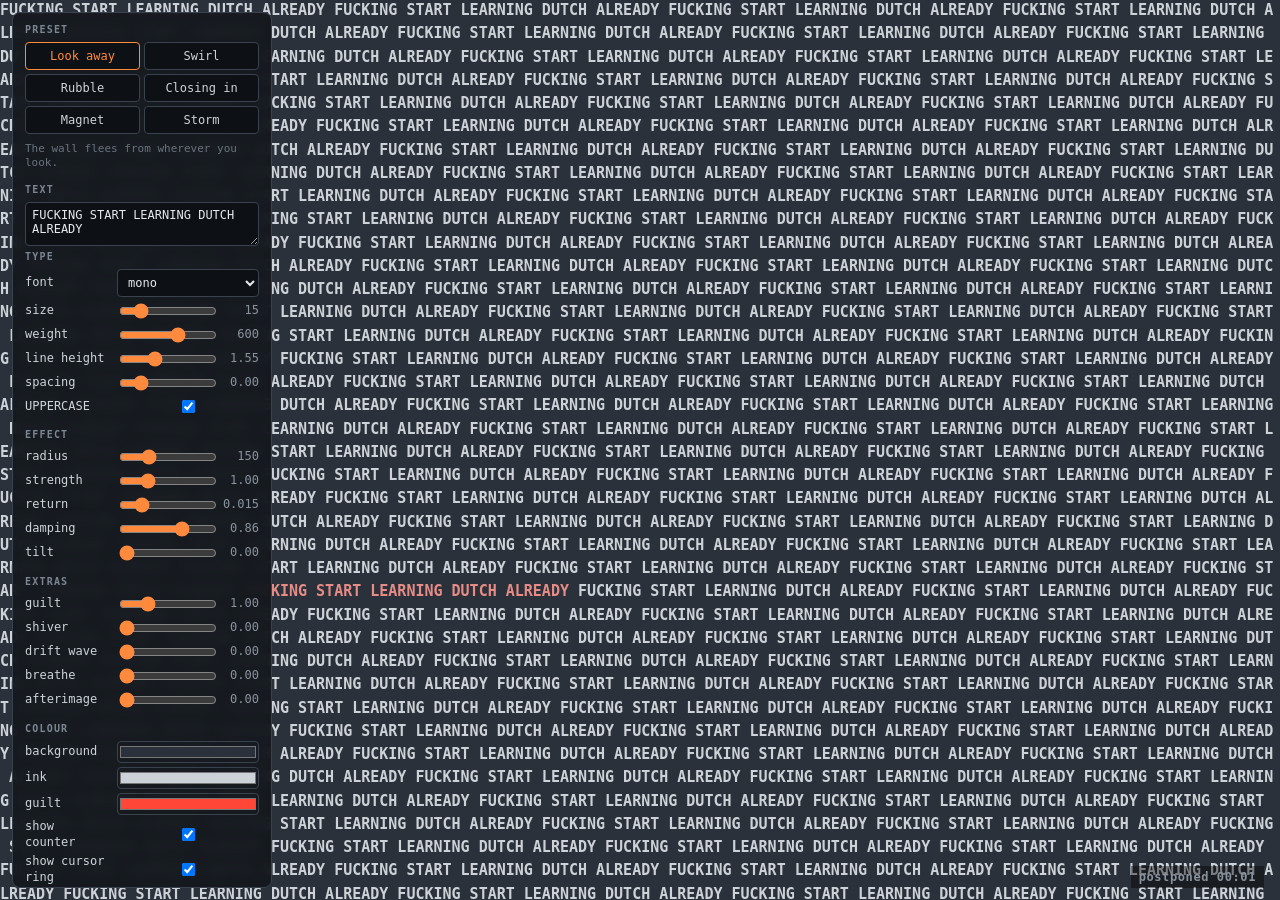
==== typefun/index.html @ 1ea8e47a "feat: add typefun (Dutch procrastination type studio) Co-Authored-By: Claude Opus 5.5 <noreply@anthr" ====
<!doctype html>
<!-- Studio: all "look away" pieces in one page. Presets + live controls. Press H to hide the panel. Open in a browser. -->
<html lang="en"><head><meta charset="utf-8"><meta name="viewport" content="width=device-width,initial-scale=1">
<title>Dutch Studio</title>
<style>
  html,body{margin:0;height:100%;overflow:hidden;background:#2b313a}
  canvas{display:block;width:100vw;height:100vh;cursor:none;touch-action:none}
  #hud{position:fixed;right:16px;bottom:12px;font:600 12px ui-monospace,Menlo,monospace;color:#8a929c;
    background:#0006;padding:4px 8px;letter-spacing:.05em;pointer-events:none}
  #panel{position:fixed;top:12px;left:12px;width:min(260px,calc(100vw - 24px));max-height:calc(100vh - 24px);overflow:auto;
    background:#14181dee;color:#cfd4da;font:12px/1.3 ui-monospace,Menlo,monospace;border:1px solid #3a424d;
    border-radius:8px;padding:10px 12px;box-sizing:border-box;cursor:auto;backdrop-filter:blur(6px)}
  #panel.hidden{display:none}
  #panel h2{margin:12px 0 6px;font-size:10px;letter-spacing:.12em;color:#7d8691;text-transform:uppercase;font-weight:600}
  #panel h2:first-child{margin-top:0}
  .row{display:grid;grid-template-columns:86px 1fr 38px;align-items:center;gap:6px;margin:4px 0}
  .row span.v{text-align:right;color:#8a929c}
  .row.wide{grid-template-columns:86px 1fr}
  input[type=range]{width:100%;accent-color:#ff8a3d}
  input[type=text],select,textarea{width:100%;box-sizing:border-box;background:#0d1014;color:#e6e9ee;border:1px solid #3a424d;
    border-radius:4px;padding:5px 6px;font:12px ui-monospace,Menlo,monospace}
  textarea{resize:vertical;min-height:44px}
  input[type=color]{width:100%;height:22px;border:1px solid #3a424d;background:none;padding:0;border-radius:4px}
  .presets{display:grid;grid-template-columns:1fr 1fr;gap:4px}
  .presets button,.btns button{background:#0d1014;color:#cfd4da;border:1px solid #3a424d;border-radius:4px;padding:6px 4px;
    font:12px ui-monospace,Menlo,monospace;cursor:pointer}
  .presets button.on{border-color:#ff8a3d;color:#ff8a3d}
  .btns{display:flex;gap:4px;margin-top:10px}.btns button{flex:1}
  .hint{color:#6b737d;font-size:11px;margin-top:8px}
  #show{position:fixed;top:12px;left:12px;display:none;background:#14181dcc;color:#cfd4da;border:1px solid #3a424d;
    border-radius:6px;font:12px ui-monospace,Menlo,monospace;padding:6px 10px;cursor:pointer}
</style></head><body>
<canvas id="c"></canvas><div id="hud"></div>
<button id="show">controls</button>
<div id="panel">
  <h2>Preset</h2>
  <div class="presets" id="presets"></div>
  <p class="hint" id="presetNote"></p>
  <h2>Text</h2>
  <textarea id="text" spellcheck="false"></textarea>
  <div id="controls"></div>
  <div class="btns"><button id="reset">reset preset</button><button id="shuffle">surprise me</button><button id="hide">hide (H)</button></div>
  <p class="hint">Space = pause · S = save PNG</p>
</div>
<script>
(function () {
  // ---------- presets: each sets a mode plus its own defaults ----------
  var COMMON = {
    text: "FUCKING START LEARNING DUTCH ALREADY", font: "mono", size: 15, weight: 600, line: 1.55, spacing: 0,
    upper: 1, bg: "#2b313a", ink: "#cdd2d8", guilt: "#ff4637", guiltRate: 1, jitter: 0, breathe: 0, wave: 0,
    trail: 0, tilt: 0, counter: 1, ring: 1
  };
  var PRESETS = {
    lookaway: { label: "Look away", note: "The wall flees from wherever you look.",
      mode: "lookaway", radius: 150, strength: 1, spring: .015, damping: .86 },
    swirl: { label: "Swirl", note: "Letters spin around you like a drain of distractions.",
      mode: "swirl", radius: 190, strength: 1, spring: .008, damping: .9, tilt: 1 },
    rubble: { label: "Rubble", note: "What you touch falls and piles up. The wall grows back.",
      mode: "rubble", radius: 60, strength: 1, spring: .015, damping: .86, regrow: 6, pileMax: .5, gravity: .45 },
    closing: { label: "Closing in", note: "Keep moving to look busy. Sit still and it closes in.",
      mode: "closing", radius: 230, strength: 1, spring: .02, damping: .85, calm: 2.5 },
    magnet: { label: "Magnet", note: "Mine. The wall is pulled toward you and you can't escape it.",
      mode: "magnet", radius: 220, strength: .8, spring: .03, damping: .82 },
    storm: { label: "Storm", note: "Look away, but everything shivers, breathes and drifts.",
      mode: "lookaway", radius: 170, strength: 1.4, spring: .01, damping: .9, jitter: .5, wave: .6, breathe: .4, guiltRate: 2.2 }
  };
  var FONTS = {
    mono: "ui-monospace, SFMono-Regular, Menlo, monospace", courier: "'Courier New', Courier, monospace",
    helvetica: "'Helvetica Neue', Helvetica, Arial, sans-serif", impact: "Impact, 'Arial Black', sans-serif",
    georgia: "Georgia, serif", times: "'Times New Roman', Times, serif", futura: "Futura, 'Avenir Next', sans-serif",
    marker: "'Marker Felt', 'Comic Sans MS', cursive"
  };
  // ---------- control definitions ----------
  var CONTROLS = [
    ["h", "Type"],
    ["select", "font", "font", Object.keys(FONTS)],
    ["range", "size", "size", 6, 60, 1], ["range", "weight", "weight", 100, 900, 100],
    ["range", "line", "line height", .8, 3, .05], ["range", "spacing", "spacing", -4, 20, .5],
    ["check", "upper", "UPPERCASE"],
    ["h", "Effect"],
    ["range", "radius", "radius", 20, 500, 5], ["range", "strength", "strength", 0, 4, .05],
    ["range", "spring", "return", 0, .08, .001], ["range", "damping", "damping", .6, .99, .01],
    ["range", "tilt", "tilt", 0, 1, .05],
    ["range", "regrow", "regrow s", 1, 30, .5, "rubble"], ["range", "gravity", "gravity", .05, 1.5, .05, "rubble"],
    ["range", "pileMax", "pile max", .1, .9, .05, "rubble"], ["range", "calm", "calm s", .5, 10, .5, "closing"],
    ["h", "Extras"],
    ["range", "guiltRate", "guilt", 0, 4, .1], ["range", "jitter", "shiver", 0, 1, .02],
    ["range", "wave", "drift wave", 0, 1, .02], ["range", "breathe", "breathe", 0, 1, .02],
    ["range", "trail", "afterimage", 0, .95, .05],
    ["h", "Colour"],
    ["color", "bg", "background"], ["color", "ink", "ink"], ["color", "guilt", "guilt"],
    ["check", "counter", "show counter"], ["check", "ring", "show cursor ring"]
  ];

  var S = {}, presetKey = "lookaway";
  function loadPreset(k) {
    presetKey = k;
    var keep = S.text;                       // keep the user's own text across presets
    S = Object.assign({ regrow: 6, pileMax: .5, gravity: .45, calm: 2.5 }, COMMON, PRESETS[k]);
    if (keep) S.text = keep;
    buildUI(); setup(); save();
  }
  function save() { try { localStorage.setItem("dutch-studio", JSON.stringify({ k: presetKey, s: S })); } catch (e) {} }

  // ---------- UI ----------
  var panel = document.getElementById("panel"), ctl = document.getElementById("controls");
  var presetsEl = document.getElementById("presets"), noteEl = document.getElementById("presetNote");
  var textEl = document.getElementById("text");
  Object.keys(PRESETS).forEach(function (k) {
    var b = document.createElement("button"); b.textContent = PRESETS[k].label; b.dataset.k = k;
    b.onclick = function () { loadPreset(k); }; presetsEl.appendChild(b);
  });
  textEl.oninput = function () { S.text = textEl.value; setup(); save(); };
  function buildUI() {
    [].forEach.call(presetsEl.children, function (b) { b.classList.toggle("on", b.dataset.k === presetKey); });
    noteEl.textContent = PRESETS[presetKey].note; textEl.value = S.text; ctl.innerHTML = "";
    CONTROLS.forEach(function (c) {
      if (c[0] === "h") { var h = document.createElement("h2"); h.textContent = c[1]; ctl.appendChild(h); return; }
      var only = c[0] === "range" ? c[6] : null;
      if (only && only !== S.mode) return;
      var row = document.createElement("label"); row.className = "row" + (c[0] === "range" ? "" : " wide");
      row.innerHTML = "<span>" + c[2] + "</span>"; var input, val;
      if (c[0] === "range") {
        input = document.createElement("input"); input.type = "range"; input.min = c[3]; input.max = c[4]; input.step = c[5];
        input.value = S[c[1]]; val = document.createElement("span"); val.className = "v";
        var fmt = function () { val.textContent = (+input.value).toFixed(c[5] < .01 ? 3 : c[5] < 1 ? 2 : 0); }; fmt();
        input.oninput = function () { S[c[1]] = +input.value; fmt(); if (/size|weight|line|spacing/.test(c[1])) setup(); save(); };
      } else if (c[0] === "select") {
        input = document.createElement("select");
        c[3].forEach(function (o) { var op = document.createElement("option"); op.value = op.textContent = o; input.appendChild(op); });
        input.value = S[c[1]]; input.onchange = function () { S[c[1]] = input.value; setup(); save(); };
      } else if (c[0] === "color") {
        input = document.createElement("input"); input.type = "color"; input.value = S[c[1]];
        input.oninput = function () { S[c[1]] = input.value; document.body.style.background = S.bg; save(); };
      } else {
        input = document.createElement("input"); input.type = "checkbox"; input.checked = !!S[c[1]];
        input.onchange = function () { S[c[1]] = input.checked ? 1 : 0; setup(); save(); };
      }
      row.appendChild(input); if (val) row.appendChild(val); ctl.appendChild(row);
    });
    document.body.style.background = S.bg;
  }
  var showBtn = document.getElementById("show");
  function togglePanel(force) {
    var hide = force !== undefined ? force : !panel.classList.contains("hidden");
    panel.classList.toggle("hidden", hide); showBtn.style.display = hide ? "block" : "none";
  }
  document.getElementById("hide").onclick = function () { togglePanel(true); };
  showBtn.onclick = function () { togglePanel(false); };
  document.getElementById("reset").onclick = function () { var t = S.text; S = {}; loadPreset(presetKey); S.text = t; textEl.value = t; setup(); };
  document.getElementById("shuffle").onclick = function () {
    function r(a, b) { return a + Math.random() * (b - a); }
    var keys = Object.keys(PRESETS); loadPreset(keys[Math.floor(Math.random() * keys.length)]);
    var fk = Object.keys(FONTS); S.font = fk[Math.floor(Math.random() * fk.length)];
    S.size = Math.round(r(10, 34)); S.weight = [300, 400, 600, 800, 900][Math.floor(r(0, 5))]; S.line = +r(1.1, 2).toFixed(2);
    S.radius = Math.round(r(80, 320)); S.strength = +r(.5, 2.5).toFixed(2); S.jitter = +r(0, .5).toFixed(2);
    S.wave = +r(0, .7).toFixed(2); S.breathe = +r(0, .6).toFixed(2); S.trail = +r(0, .8).toFixed(2); S.tilt = +r(0, 1).toFixed(2);
    var hue = Math.floor(r(0, 360));
    S.bg = hsl(hue, 18, 14); S.ink = hsl(hue, 10, 84); S.guilt = hsl((hue + 180 + r(-40, 40)) % 360, 90, 60);
    buildUI(); setup(); save();
  };
  function hsl(h, s, l) {
    s /= 100; l /= 100; var k = function (n) { return (n + h / 30) % 12; }, a = s * Math.min(l, 1 - l);
    var f = function (n) { return Math.round(255 * (l - a * Math.max(-1, Math.min(k(n) - 3, 9 - k(n), 1)))).toString(16).padStart(2, "0"); };
    return "#" + f(0) + f(8) + f(4);
  }
  var paused = false;
  addEventListener("keydown", function (e) {
    if (/INPUT|TEXTAREA|SELECT/.test(e.target.tagName)) return;
    if (e.key === "h" || e.key === "H") togglePanel();
    if (e.key === " ") { paused = !paused; e.preventDefault(); }
    if (e.key === "s" || e.key === "S") { var a = document.createElement("a"); a.download = "dutch.png"; a.href = cv.toDataURL("image/png"); a.click(); }
  });

  // ---------- engine ----------
  var cv = document.getElementById("c"), x = cv.getContext("2d"), hud = document.getElementById("hud");
  var dpr, W, H, cw, ch, cols, rows, N, P, gx, gy, ox, oy, vx, vy, heat, state, born, fx, fy, fvx, fvy, fr, fvr, pile, heights, fontStr;
  var mouse = { x: -1e4, y: -1e4, on: false }, t0 = performance.now(), prev = t0, sec = 0, nextHeat = 0;
  var busy = 0, still = 0, lastX = 0, lastY = 0, fallen = 0;

  function setup() {
    if (!S.text) return;
    dpr = Math.min(devicePixelRatio || 1, 2); W = innerWidth; H = innerHeight;
    cv.width = W * dpr; cv.height = H * dpr; x.setTransform(dpr, 0, 0, dpr, 0, 0);
    fontStr = S.weight + " " + S.size + "px " + FONTS[S.font]; x.font = fontStr;
    var t = (S.upper ? S.text.toUpperCase() : S.text).replace(/\s+/g, " ").trim();
    P = (t || " ") + " ";
    cw = x.measureText("M").width + S.spacing; cw = Math.max(cw, 2); ch = S.size * S.line;
    cols = Math.ceil(W / cw); rows = Math.ceil(H / ch) + 1;
    // lay letters out by their real widths (proportional fonts), wrapping like a text stream
    var adv = {}, px = [], py = [], cx = 0, cy = S.size, k = 0;
    while (cy < H + ch) {
      var chr = P[k % P.length];
      if (adv[chr] === undefined) adv[chr] = Math.max(1, x.measureText(chr).width + S.spacing);
      if (cx + adv[chr] > W && cx > 0) { cx = 0; cy += ch; if (cy >= H + ch) break; }
      px.push(cx); py.push(cy); cx += adv[chr]; k++;
    }
    N = px.length;
    gx = new Float32Array(N); gy = new Float32Array(N); ox = new Float32Array(N); oy = new Float32Array(N);
    vx = new Float32Array(N); vy = new Float32Array(N); heat = new Float32Array(N); state = new Uint8Array(N);
    born = new Float32Array(N).fill(-99); fx = new Float32Array(N); fy = new Float32Array(N); fvx = new Float32Array(N);
    fvy = new Float32Array(N); fr = new Float32Array(N); fvr = new Float32Array(N); pile = []; heights = new Float32Array(cols + 1);
    fallen = 0; still = 0; busy = 0;
    for (var i = 0; i < N; i++) { gx[i] = px[i]; gy[i] = py[i]; }
  }
  addEventListener("resize", setup);
  function move(e) { if (e.target !== cv) return; mouse.x = e.clientX; mouse.y = e.clientY; mouse.on = true; }
  addEventListener("pointermove", move); addEventListener("pointerdown", move);
  document.addEventListener("pointerleave", function () { mouse.on = false; });
  addEventListener("pointerup", function (e) { if (e.pointerType !== "mouse") mouse.on = false; });

  function rgb(h) { h = h.slice(1); return [parseInt(h.substr(0, 2), 16), parseInt(h.substr(2, 2), 16), parseInt(h.substr(4, 2), 16)]; }
  function heatOne() {
    var L = P.length, s = Math.floor(Math.random() * N / L) * L;
    for (var k = 0; k < L - 1 && s + k < N; k++) heat[s + k] = Math.min(1, heat[s + k] + .5);
  }
  function clock(s) { return String(Math.floor(s / 60)).padStart(2, "0") + ":" + String(Math.floor(s % 60)).padStart(2, "0"); }

  function frame(now) {
    requestAnimationFrame(frame);
    var dt = Math.min(.05, (now - prev) / 1000); prev = now;
    if (paused || !N) return;
    sec += dt;
    var mode = S.mode, L = P.length;
    if (S.guiltRate > 0 && sec > nextHeat) { heatOne(); nextHeat = sec + Math.max(.3, 3.2 - sec / 60) / S.guiltRate; }

    // closing-in: movement buys space, stillness eats it
    var sp = Math.hypot(mouse.x - lastX, mouse.y - lastY); lastX = mouse.x; lastY = mouse.y;
    var R = S.radius, pull = 0;
    if (mode === "closing") {
      busy = Math.min(1, busy + sp * .004);
      if (sp < 1) still += dt; else still = Math.max(0, still - dt * 4);
      if (still > S.calm) busy = Math.max(0, busy - dt * .35);
      R = S.radius * busy; pull = Math.max(0, Math.min(1, (still - S.calm - 2) / 6));
    }

    var BG = rgb(S.bg), INK = rgb(S.ink), GU = rgb(S.guilt);
    if (S.trail > 0) { x.globalAlpha = 1 - S.trail; }
    x.fillStyle = S.bg; x.fillRect(0, 0, W, H); x.globalAlpha = 1;
    x.font = fontStr; x.textBaseline = "alphabetic";
    if (S.counter) {
      hud.style.display = "block";
      hud.textContent = mode === "rubble" ? fallen + " letters dropped · still not learning"
        : mode === "closing" ? (still > S.calm ? "sitting still " + still.toFixed(1) + "s" : "keeping busy")
        : mode === "magnet" ? "can't look away " + clock(sec) : "postponed " + clock(sec);
    } else hud.style.display = "none";

    if (mode === "rubble") {
      x.fillStyle = S.guilt;
      for (var p = 0; p < pile.length; p++) { var r = pile[p]; x.save(); x.translate(r[0], r[1]); x.rotate(r[3]); x.fillText(r[2], 0, 0); x.restore(); }
    }
    var mx = mouse.on ? mouse.x : -1e4, my = mouse.on ? mouse.y : -1e4, R2 = R * R, k8 = S.strength;
    var breathe = 1 + Math.sin(sec * 1.3) * .12 * S.breathe;

    for (var i = 0; i < N; i++) {
      var c = P[i % L];
      // drift wave: the whole wall sways
      var wx = S.wave ? Math.sin(gy[i] * .02 + sec * 1.1) * 10 * S.wave : 0;
      var wy = S.wave ? Math.cos(gx[i] * .015 + sec * .8) * 6 * S.wave : 0;
      var hx = gx[i] + wx, hy = gy[i] + wy;

      if (mode === "rubble") {
        if (state[i] === 0) {
          var ddx = hx + cw / 2 - mx, ddy = hy - S.size * .35 - my;
          if (c !== " " && ddx * ddx + ddy * ddy < R2) {
            state[i] = 1; fx[i] = hx; fy[i] = hy; var dd = Math.sqrt(ddx * ddx + ddy * ddy) + .01;
            fvx[i] = (ddx / dd * 3 + (Math.random() - .5) * 2) * k8; fvy[i] = (ddy / dd * 2 - 2) * k8; fr[i] = 0; fvr[i] = (Math.random() - .5) * .3;
            continue;
          }
          if (c === " ") continue;
          var a = Math.min(1, (sec - born[i]) / 1.5);
          draw(c, hx, hy, 0, heat[i], a, 1, INK, GU);
        } else if (state[i] === 1) {
          fvy[i] += S.gravity; fx[i] += fvx[i]; fy[i] += fvy[i]; fr[i] += fvr[i]; fvx[i] *= .99;
          if (fx[i] < 0) { fx[i] = 0; fvx[i] *= -.5; } if (fx[i] > W - cw) { fx[i] = W - cw; fvx[i] *= -.5; }
          var col = Math.max(0, Math.min(cols, Math.round(fx[i] / cw))), floor = H - heights[col];
          if (fy[i] >= floor) {
            if (heights[col] < H * S.pileMax) { pile.push([fx[i], floor, c, fr[i] % .6]); heights[col] += S.size * .55; }
            state[i] = 2; born[i] = sec; fallen++;
          } else draw(c, fx[i], fy[i], fr[i], .6, 1, 1, INK, GU);
        } else if (sec - born[i] > S.regrow) { state[i] = 0; born[i] = sec; }
        continue;
      }

      var px = hx + ox[i], py = hy - S.size * .35 + oy[i];
      var dx = px - mx, dy = py - my, d2 = dx * dx + dy * dy, d = Math.sqrt(d2) + .001;
      var RR = R * breathe;
      if (d < RR) {
        var f = 1 - d / RR; f = f * f;
        if (mode === "swirl") { vx[i] += (-dy / d * 3.2 + dx / d * 1.4) * f * 3 * k8; vy[i] += (dx / d * 3.2 + dy / d * 1.4) * f * 3 * k8; }
        else if (mode === "magnet") { vx[i] -= dx / d * f * 4 * k8; vy[i] -= dy / d * f * 4 * k8; }
        else { vx[i] += dx / d * f * (mode === "closing" ? 7 : 9) * k8; vy[i] += dy / d * f * (mode === "closing" ? 7 : 9) * k8; }
      }
      if (pull > 0) {
        var hd = Math.hypot(hx - mx, hy - my);
        if (hd < 320) { var kk = pull * (1 - hd / 320) * .9 * k8; vx[i] -= dx / d * kk; vy[i] -= dy / d * kk; }
      }
      if (S.jitter) { var jj = S.jitter * (.3 + heat[i]) * 1.2; vx[i] += (Math.random() - .5) * jj; vy[i] += (Math.random() - .5) * jj; }
      vx[i] += -ox[i] * S.spring; vy[i] += -oy[i] * S.spring;
      vx[i] *= S.damping; vy[i] *= S.damping; ox[i] += vx[i]; oy[i] += vy[i];
      if (c === " ") continue;

      var off = Math.min(1, Math.hypot(ox[i], oy[i]) / (mode === "swirl" ? 140 : 90));
      var h = heat[i], alpha = 1, scale = 1;
      if (mode === "lookaway" || mode === "swirl") alpha = 1 - off * (mode === "swirl" ? .75 : .85);
      if (mode === "magnet") { alpha = 1; h = Math.max(h, off * .9); scale = 1 + off * .6; }
      if (mode === "closing") {
        var near = Math.max(0, 1 - Math.hypot(hx + ox[i] - mx, hy + oy[i] - my) / 360);
        h = Math.max(h, Math.min(1, pull * near * 1.6 + Math.max(0, still - S.calm) / 30 * .3));
        if (h > .3) scale = 1 + (h - .3) * .5;
      }
      var rot = S.tilt && off > .05 ? Math.atan2(vy[i], vx[i]) * off * S.tilt : 0;
      draw(c, hx + ox[i], hy + oy[i], rot, h, alpha, scale, INK, GU);
    }
    if (mouse.on && S.ring) { x.strokeStyle = S.ink; x.globalAlpha = .6; x.lineWidth = 1; x.beginPath(); x.arc(mouse.x, mouse.y, 4, 0, 7); x.stroke(); x.globalAlpha = 1; }
  }
  function draw(c, X, Y, rot, h, a, s, INK, GU) {
    x.fillStyle = "rgba(" + ((INK[0] + (GU[0] - INK[0]) * h) | 0) + "," + ((INK[1] + (GU[1] - INK[1]) * h) | 0) + "," +
      ((INK[2] + (GU[2] - INK[2]) * h) | 0) + "," + a.toFixed(2) + ")";
    if (rot || s !== 1) { x.save(); x.translate(X, Y); if (rot) x.rotate(rot); if (s !== 1) x.scale(s, s); x.fillText(c, 0, 0); x.restore(); }
    else x.fillText(c, X, Y);
  }

  // ---------- start: restore last session if there is one ----------
  var saved = null; try { saved = JSON.parse(localStorage.getItem("dutch-studio")); } catch (e) {}
  if (saved && PRESETS[saved.k]) { presetKey = saved.k; S = Object.assign({}, COMMON, PRESETS[saved.k], saved.s); buildUI(); setup(); }
  else loadPreset("lookaway");
  if (innerWidth < 700) togglePanel(true);   // phones: start with the panel closed
  requestAnimationFrame(frame);
})();
</script></body></html>
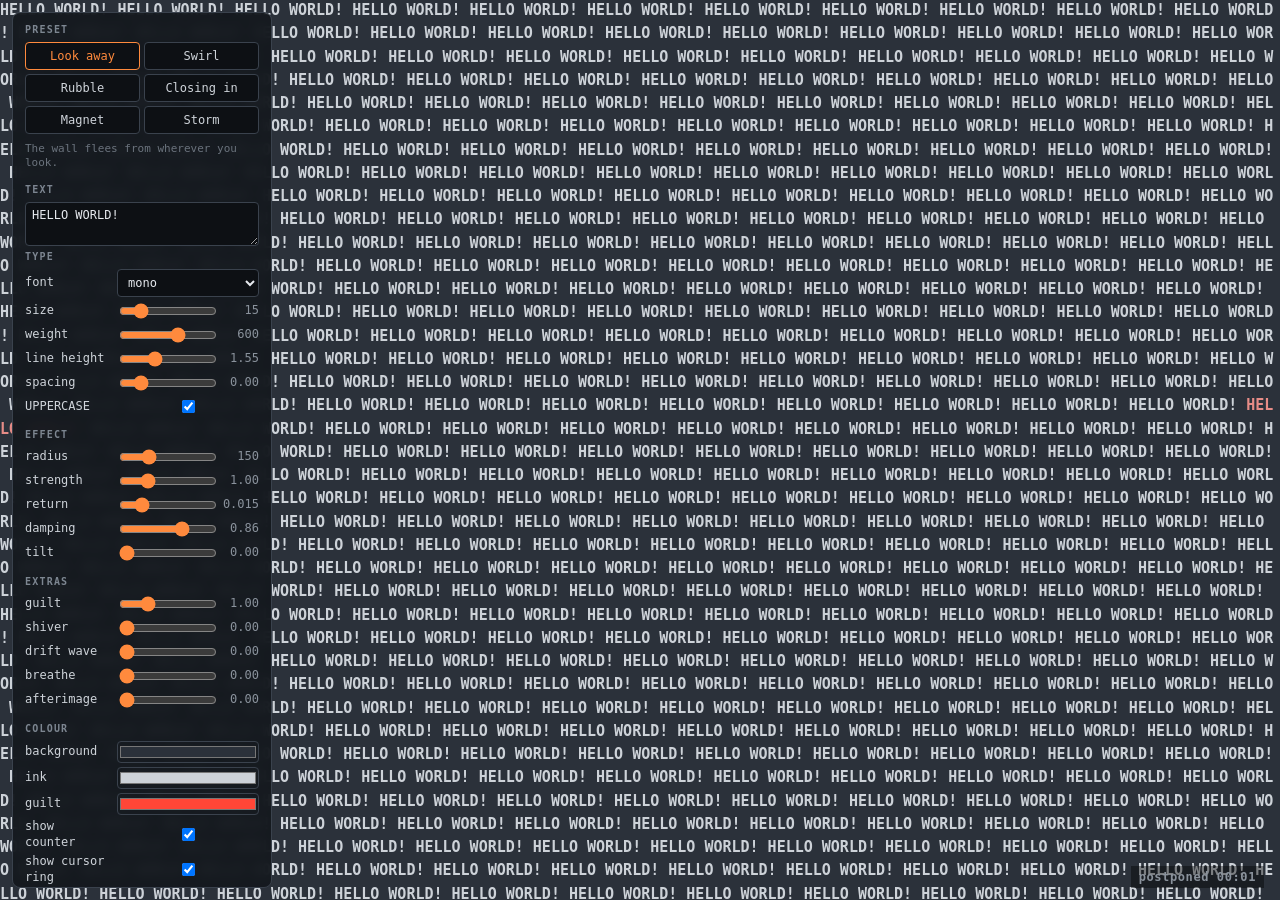
==== commit 6dee0af2: "feat: typefun starts with HELLO WORLD! Co-Authored-By: Claude Opus 5.5 <noreply@anthropic.com>" ====
--- a/typefun/index.html
+++ b/typefun/index.html
@@ -46,7 +46,7 @@
 (function () {
   // ---------- presets: each sets a mode plus its own defaults ----------
   var COMMON = {
-    text: "FUCKING START LEARNING DUTCH ALREADY", font: "mono", size: 15, weight: 600, line: 1.55, spacing: 0,
+    text: "HELLO WORLD!", font: "mono", size: 15, weight: 600, line: 1.55, spacing: 0,
     upper: 1, bg: "#2b313a", ink: "#cdd2d8", guilt: "#ff4637", guiltRate: 1, jitter: 0, breathe: 0, wave: 0,
     trail: 0, tilt: 0, counter: 1, ring: 1
   };
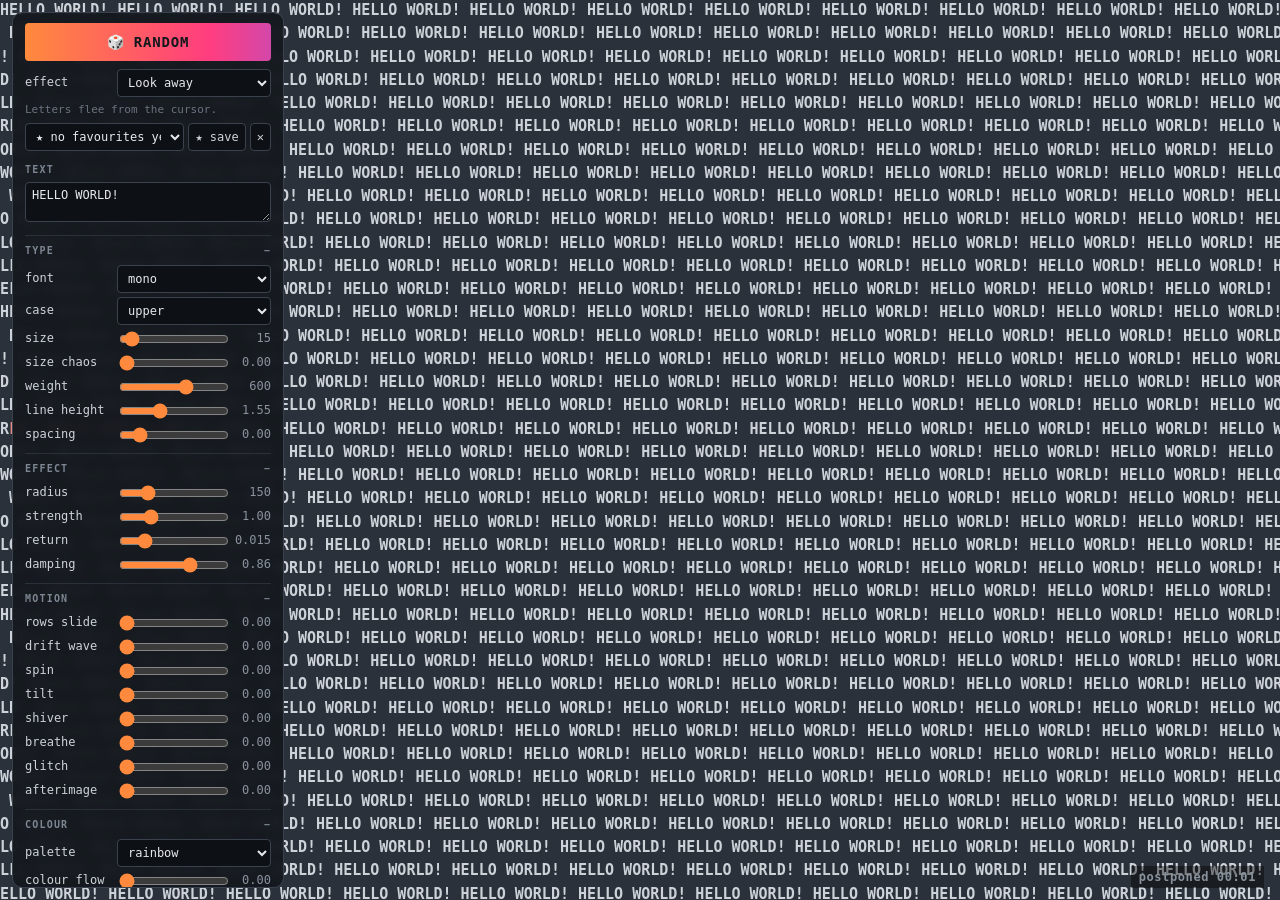
==== commit 5478ba11: "feat: typefun random-first panel, effect dropdown, favourites, palettes, new motion effects Co-Autho" ====
--- a/typefun/index.html
+++ b/typefun/index.html
@@ -1,130 +1,151 @@
 <!doctype html>
-<!-- Studio: all "look away" pieces in one page. Presets + live controls. Press H to hide the panel. Open in a browser. -->
+<!-- typefun: typography playground. Random, effects, favourites, colour flow. Keys: R random, H panel, Space pause, S PNG. -->
 <html lang="en"><head><meta charset="utf-8"><meta name="viewport" content="width=device-width,initial-scale=1">
-<title>Dutch Studio</title>
+<title>typefun</title>
 <style>
   html,body{margin:0;height:100%;overflow:hidden;background:#2b313a}
   canvas{display:block;width:100vw;height:100vh;cursor:none;touch-action:none}
   #hud{position:fixed;right:16px;bottom:12px;font:600 12px ui-monospace,Menlo,monospace;color:#8a929c;
     background:#0006;padding:4px 8px;letter-spacing:.05em;pointer-events:none}
-  #panel{position:fixed;top:12px;left:12px;width:min(260px,calc(100vw - 24px));max-height:calc(100vh - 24px);overflow:auto;
+  #panel{position:fixed;top:12px;left:12px;width:min(272px,calc(100vw - 24px));max-height:calc(100vh - 24px);overflow:auto;
     background:#14181dee;color:#cfd4da;font:12px/1.3 ui-monospace,Menlo,monospace;border:1px solid #3a424d;
-    border-radius:8px;padding:10px 12px;box-sizing:border-box;cursor:auto;backdrop-filter:blur(6px)}
+    border-radius:10px;padding:10px 12px;box-sizing:border-box;cursor:auto;backdrop-filter:blur(6px)}
   #panel.hidden{display:none}
   #panel h2{margin:12px 0 6px;font-size:10px;letter-spacing:.12em;color:#7d8691;text-transform:uppercase;font-weight:600}
-  #panel h2:first-child{margin-top:0}
+  #controls details{border-top:1px solid #2a3038;margin-top:8px}
+  #controls summary{cursor:pointer;list-style:none;padding:8px 0 4px;font-size:10px;letter-spacing:.12em;color:#7d8691;text-transform:uppercase;font-weight:600;display:flex;justify-content:space-between}
+  #controls summary::-webkit-details-marker{display:none}
+  #controls summary::after{content:"+"}#controls details[open] summary::after{content:"−"}
+  @media (pointer:coarse){select,input[type=text],textarea{font-size:16px}button{min-height:44px}input[type=range]{height:32px}}
+  @media (max-width:480px){#panel{top:auto;bottom:0;left:0;width:100vw;max-height:60dvh;border-radius:14px 14px 0 0;border-width:1px 0 0;padding-bottom:max(12px,env(safe-area-inset-bottom))}
+    #show{top:auto;bottom:max(12px,env(safe-area-inset-bottom))}#hud{bottom:auto;top:12px}}
   .row{display:grid;grid-template-columns:86px 1fr 38px;align-items:center;gap:6px;margin:4px 0}
   .row span.v{text-align:right;color:#8a929c}
   .row.wide{grid-template-columns:86px 1fr}
   input[type=range]{width:100%;accent-color:#ff8a3d}
   input[type=text],select,textarea{width:100%;box-sizing:border-box;background:#0d1014;color:#e6e9ee;border:1px solid #3a424d;
     border-radius:4px;padding:5px 6px;font:12px ui-monospace,Menlo,monospace}
-  textarea{resize:vertical;min-height:44px}
+  textarea{resize:vertical;min-height:40px}
   input[type=color]{width:100%;height:22px;border:1px solid #3a424d;background:none;padding:0;border-radius:4px}
-  .presets{display:grid;grid-template-columns:1fr 1fr;gap:4px}
-  .presets button,.btns button{background:#0d1014;color:#cfd4da;border:1px solid #3a424d;border-radius:4px;padding:6px 4px;
+  button{background:#0d1014;color:#cfd4da;border:1px solid #3a424d;border-radius:4px;padding:6px 6px;
     font:12px ui-monospace,Menlo,monospace;cursor:pointer}
-  .presets button.on{border-color:#ff8a3d;color:#ff8a3d}
+  button:hover{border-color:#7d8691}
+  #random{width:100%;padding:11px;font-size:14px;font-weight:700;letter-spacing:.06em;color:#14181d;border:0;
+    background:linear-gradient(90deg,#ff8a3d,#ff3d7f,#7a5cff,#3dc8ff,#ff8a3d);background-size:300% 100%;animation:slide 6s linear infinite}
+  @keyframes slide{to{background-position:300% 0}}
+  .line{display:flex;gap:4px;margin-top:6px}.line select{flex:1}.line button{flex:0 0 auto}
   .btns{display:flex;gap:4px;margin-top:10px}.btns button{flex:1}
-  .hint{color:#6b737d;font-size:11px;margin-top:8px}
-  #show{position:fixed;top:12px;left:12px;display:none;background:#14181dcc;color:#cfd4da;border:1px solid #3a424d;
-    border-radius:6px;font:12px ui-monospace,Menlo,monospace;padding:6px 10px;cursor:pointer}
+  .hint{color:#6b737d;font-size:11px;margin:6px 0 0}
+  #show{position:fixed;top:12px;left:12px;display:none;gap:4px}
+  #show button{background:#14181dcc}
+  #toast{position:fixed;left:50%;bottom:24px;transform:translateX(-50%);background:#14181dee;color:#e6e9ee;
+    font:12px ui-monospace,Menlo,monospace;padding:6px 12px;border-radius:6px;border:1px solid #3a424d;opacity:0;transition:opacity .3s;pointer-events:none}
 </style></head><body>
-<canvas id="c"></canvas><div id="hud"></div>
-<button id="show">controls</button>
+<canvas id="c"></canvas><div id="hud"></div><div id="toast"></div>
+<div id="show"><button id="showBtn">controls</button><button id="miniRandom">🎲</button></div>
 <div id="panel">
-  <h2>Preset</h2>
-  <div class="presets" id="presets"></div>
-  <p class="hint" id="presetNote"></p>
+  <button id="random">🎲 RANDOM</button>
+  <div class="row wide" style="margin-top:8px"><span>effect</span><select id="effect"></select></div>
+  <p class="hint" id="effectNote"></p>
+  <div class="line"><select id="favs"></select><button id="favSave" title="save as favourite">★ save</button><button id="favDel" title="delete this favourite">✕</button></div>
   <h2>Text</h2>
   <textarea id="text" spellcheck="false"></textarea>
   <div id="controls"></div>
-  <div class="btns"><button id="reset">reset preset</button><button id="shuffle">surprise me</button><button id="hide">hide (H)</button></div>
-  <p class="hint">Space = pause · S = save PNG</p>
+  <div class="btns"><button id="reset">reset</button><button id="link">copy link</button><button id="hide">hide (H)</button></div>
+  <p class="hint">R random · Space pause · S save PNG · tap/click for Ripple &amp; Explode</p>
 </div>
 <script>
 (function () {
-  // ---------- presets: each sets a mode plus its own defaults ----------
-  var COMMON = {
-    text: "HELLO WORLD!", font: "mono", size: 15, weight: 600, line: 1.55, spacing: 0,
-    upper: 1, bg: "#2b313a", ink: "#cdd2d8", guilt: "#ff4637", guiltRate: 1, jitter: 0, breathe: 0, wave: 0,
-    trail: 0, tilt: 0, counter: 1, ring: 1
-  };
-  var PRESETS = {
-    lookaway: { label: "Look away", note: "The wall flees from wherever you look.",
-      mode: "lookaway", radius: 150, strength: 1, spring: .015, damping: .86 },
-    swirl: { label: "Swirl", note: "Letters spin around you like a drain of distractions.",
-      mode: "swirl", radius: 190, strength: 1, spring: .008, damping: .9, tilt: 1 },
-    rubble: { label: "Rubble", note: "What you touch falls and piles up. The wall grows back.",
-      mode: "rubble", radius: 60, strength: 1, spring: .015, damping: .86, regrow: 6, pileMax: .5, gravity: .45 },
-    closing: { label: "Closing in", note: "Keep moving to look busy. Sit still and it closes in.",
-      mode: "closing", radius: 230, strength: 1, spring: .02, damping: .85, calm: 2.5 },
-    magnet: { label: "Magnet", note: "Mine. The wall is pulled toward you and you can't escape it.",
-      mode: "magnet", radius: 220, strength: .8, spring: .03, damping: .82 },
-    storm: { label: "Storm", note: "Look away, but everything shivers, breathes and drifts.",
-      mode: "lookaway", radius: 170, strength: 1.4, spring: .01, damping: .9, jitter: .5, wave: .6, breathe: .4, guiltRate: 2.2 }
+  // ---------- effects: the mechanic + its own physics defaults ----------
+  var EFFECTS = {
+    lookaway: { label: "Look away", note: "Letters flee from the cursor.", radius: 150, strength: 1, spring: .015, damping: .86 },
+    swirl:    { label: "Swirl", note: "Letters orbit the cursor.", radius: 190, strength: 1, spring: .008, damping: .9 },
+    magnet:   { label: "Magnet", note: "Letters are pulled in and grow.", radius: 220, strength: .8, spring: .03, damping: .82 },
+    closing:  { label: "Closing in", note: "Keep moving. Sit still and it closes in.", radius: 230, strength: 1, spring: .02, damping: .85 },
+    rubble:   { label: "Rubble", note: "Touched letters fall and pile up.", radius: 60, strength: 1, spring: .015, damping: .86 },
+    ripple:   { label: "Ripple", note: "Click or tap: rings push the letters.", radius: 90, strength: 1, spring: .02, damping: .88 },
+    explode:  { label: "Explode", note: "Click or tap: letters blow apart and come back.", radius: 280, strength: 1, spring: .006, damping: .94 },
+    none:     { label: "Just motion", note: "No cursor effect. Only the motion extras.", radius: 150, strength: 1, spring: .02, damping: .86 }
   };
   var FONTS = {
     mono: "ui-monospace, SFMono-Regular, Menlo, monospace", courier: "'Courier New', Courier, monospace",
     helvetica: "'Helvetica Neue', Helvetica, Arial, sans-serif", impact: "Impact, 'Arial Black', sans-serif",
     georgia: "Georgia, serif", times: "'Times New Roman', Times, serif", futura: "Futura, 'Avenir Next', sans-serif",
-    marker: "'Marker Felt', 'Comic Sans MS', cursive"
-  };
-  // ---------- control definitions ----------
+    didot: "Didot, 'Bodoni 72', 'Bodoni MT', serif", rockwell: "Rockwell, 'American Typewriter', serif",
+    marker: "'Marker Felt', 'Comic Sans MS', cursive", chalk: "Chalkduster, 'Bradley Hand', cursive",
+    copperplate: "Copperplate, 'Copperplate Gothic Light', fantasy"
+  };
+  var DEFAULTS = {
+    text: "HELLO WORLD!", effect: "lookaway", font: "mono", size: 15, weight: 600, line: 1.55, spacing: 0,
+    sizeMix: 0, caseMode: "upper", seed: 1,
+    radius: 150, strength: 1, spring: .015, damping: .86, tilt: 0, regrow: 6, gravity: .45, pileMax: .5, calm: 2.5,
+    guiltRate: 1, jitter: 0, wave: 0, breathe: 0, spin: 0, slide: 0, glitch: 0, trail: 0,
+    flow: 0, flowSpeed: .5, palette: "rainbow", blobs: 0, bg: "#2b313a", ink: "#cdd2d8", guilt: "#ff4637", counter: 1, ring: 1
+  };
   var CONTROLS = [
     ["h", "Type"],
     ["select", "font", "font", Object.keys(FONTS)],
-    ["range", "size", "size", 6, 60, 1], ["range", "weight", "weight", 100, 900, 100],
-    ["range", "line", "line height", .8, 3, .05], ["range", "spacing", "spacing", -4, 20, .5],
-    ["check", "upper", "UPPERCASE"],
+    ["select", "caseMode", "case", ["upper", "lower", "as typed", "mixed"]],
+    ["range", "size", "size", 4, 200, 1], ["range", "sizeMix", "size chaos", 0, 1.5, .05],
+    ["range", "weight", "weight", 100, 900, 100], ["range", "line", "line height", .5, 3.5, .05],
+    ["range", "spacing", "spacing", -40, 240, .5],
     ["h", "Effect"],
-    ["range", "radius", "radius", 20, 500, 5], ["range", "strength", "strength", 0, 4, .05],
+    ["range", "radius", "radius", 20, 600, 5], ["range", "strength", "strength", 0, 4, .05],
     ["range", "spring", "return", 0, .08, .001], ["range", "damping", "damping", .6, .99, .01],
-    ["range", "tilt", "tilt", 0, 1, .05],
     ["range", "regrow", "regrow s", 1, 30, .5, "rubble"], ["range", "gravity", "gravity", .05, 1.5, .05, "rubble"],
     ["range", "pileMax", "pile max", .1, .9, .05, "rubble"], ["range", "calm", "calm s", .5, 10, .5, "closing"],
-    ["h", "Extras"],
-    ["range", "guiltRate", "guilt", 0, 4, .1], ["range", "jitter", "shiver", 0, 1, .02],
-    ["range", "wave", "drift wave", 0, 1, .02], ["range", "breathe", "breathe", 0, 1, .02],
-    ["range", "trail", "afterimage", 0, .95, .05],
+    ["h", "Motion"],
+    ["range", "slide", "rows slide", 0, 3, .05], ["range", "wave", "drift wave", 0, 1.5, .02],
+    ["range", "spin", "spin", 0, 1, .02], ["range", "tilt", "tilt", 0, 1, .05],
+    ["range", "jitter", "shiver", 0, 1, .02], ["range", "breathe", "breathe", 0, 1, .02],
+    ["range", "glitch", "glitch", 0, 1, .02], ["range", "trail", "afterimage", 0, .97, .01],
     ["h", "Colour"],
+    ["select", "palette", "palette", ["rainbow", "sunset", "electric", "mint", "ember", "ocean", "mono"]],
+    ["range", "flow", "colour flow", 0, 1, .02], ["range", "flowSpeed", "flow speed", 0, 3, .05],
+    ["range", "blobs", "floating bg", 0, 1, .02], ["range", "guiltRate", "guilt", 0, 4, .1],
     ["color", "bg", "background"], ["color", "ink", "ink"], ["color", "guilt", "guilt"],
     ["check", "counter", "show counter"], ["check", "ring", "show cursor ring"]
   ];
-
-  var S = {}, presetKey = "lookaway";
-  function loadPreset(k) {
-    presetKey = k;
-    var keep = S.text;                       // keep the user's own text across presets
-    S = Object.assign({ regrow: 6, pileMax: .5, gravity: .45, calm: 2.5 }, COMMON, PRESETS[k]);
-    if (keep) S.text = keep;
-    buildUI(); setup(); save();
-  }
-  function save() { try { localStorage.setItem("dutch-studio", JSON.stringify({ k: presetKey, s: S })); } catch (e) {} }
+  var LAYOUT_KEYS = /^(size|sizeMix|weight|line|spacing|font|caseMode|text|seed)$/;
+
+  var S = Object.assign({}, DEFAULTS);
+  function lsGet(k) { try { return JSON.parse(localStorage.getItem(k)); } catch (e) { return null; } }
+  function lsSet(k, v) { try { localStorage.setItem(k, JSON.stringify(v)); } catch (e) {} }
+  function save() { lsSet("typefun-last", S); }
 
   // ---------- UI ----------
-  var panel = document.getElementById("panel"), ctl = document.getElementById("controls");
-  var presetsEl = document.getElementById("presets"), noteEl = document.getElementById("presetNote");
-  var textEl = document.getElementById("text");
-  Object.keys(PRESETS).forEach(function (k) {
-    var b = document.createElement("button"); b.textContent = PRESETS[k].label; b.dataset.k = k;
-    b.onclick = function () { loadPreset(k); }; presetsEl.appendChild(b);
+  var $ = function (id) { return document.getElementById(id); };
+  var panel = $("panel"), ctl = $("controls"), effectEl = $("effect"), textEl = $("text"), favsEl = $("favs");
+  Object.keys(EFFECTS).forEach(function (k) {
+    var o = document.createElement("option"); o.value = k; o.textContent = EFFECTS[k].label; effectEl.appendChild(o);
   });
+  effectEl.onchange = function () {
+    var e = EFFECTS[effectEl.value]; S.effect = effectEl.value;
+    ["radius", "strength", "spring", "damping"].forEach(function (k) { S[k] = e[k]; });
+    resetPhysics(); buildUI(); save();
+  };
   textEl.oninput = function () { S.text = textEl.value; setup(); save(); };
+
   function buildUI() {
-    [].forEach.call(presetsEl.children, function (b) { b.classList.toggle("on", b.dataset.k === presetKey); });
-    noteEl.textContent = PRESETS[presetKey].note; textEl.value = S.text; ctl.innerHTML = "";
+    effectEl.value = S.effect; $("effectNote").textContent = EFFECTS[S.effect].note;
+    if (document.activeElement !== textEl) textEl.value = S.text;
+    ctl.innerHTML = ""; var sect = null;
     CONTROLS.forEach(function (c) {
-      if (c[0] === "h") { var h = document.createElement("h2"); h.textContent = c[1]; ctl.appendChild(h); return; }
-      var only = c[0] === "range" ? c[6] : null;
-      if (only && only !== S.mode) return;
+      if (c[0] === "h") {
+        sect = document.createElement("details"); sect.open = closed[c[1]] !== true;
+        sect.innerHTML = "<summary>" + c[1] + "</summary>"; var nm = c[1];
+        sect.ontoggle = function () { closed[nm] = !this.open; lsSet("typefun-closed", closed); };
+        ctl.appendChild(sect); return;
+      }
+      if (c[0] === "range" && c[6] && c[6] !== S.effect) return;
       var row = document.createElement("label"); row.className = "row" + (c[0] === "range" ? "" : " wide");
-      row.innerHTML = "<span>" + c[2] + "</span>"; var input, val;
+      var lab = c[2]; if (c[1] === "radius" && S.effect === "ripple") lab = "ring width";
+      row.innerHTML = "<span>" + lab + "</span>"; var input, val;
       if (c[0] === "range") {
         input = document.createElement("input"); input.type = "range"; input.min = c[3]; input.max = c[4]; input.step = c[5];
         input.value = S[c[1]]; val = document.createElement("span"); val.className = "v";
         var fmt = function () { val.textContent = (+input.value).toFixed(c[5] < .01 ? 3 : c[5] < 1 ? 2 : 0); }; fmt();
-        input.oninput = function () { S[c[1]] = +input.value; fmt(); if (/size|weight|line|spacing/.test(c[1])) setup(); save(); };
+        input.oninput = function () { S[c[1]] = +input.value; fmt(); if (LAYOUT_KEYS.test(c[1])) setup(); save(); };
       } else if (c[0] === "select") {
         input = document.createElement("select");
         c[3].forEach(function (o) { var op = document.createElement("option"); op.value = op.textContent = o; input.appendChild(op); });
@@ -134,97 +155,187 @@
         input.oninput = function () { S[c[1]] = input.value; document.body.style.background = S.bg; save(); };
       } else {
         input = document.createElement("input"); input.type = "checkbox"; input.checked = !!S[c[1]];
-        input.onchange = function () { S[c[1]] = input.checked ? 1 : 0; setup(); save(); };
-      }
-      row.appendChild(input); if (val) row.appendChild(val); ctl.appendChild(row);
+        input.onchange = function () { S[c[1]] = input.checked ? 1 : 0; save(); };
+      }
+      row.appendChild(input); if (val) row.appendChild(val); (sect || ctl).appendChild(row);
     });
     document.body.style.background = S.bg;
   }
-  var showBtn = document.getElementById("show");
+  var closed = lsGet("typefun-closed") || {};
+  function apply(next) { S = Object.assign({}, DEFAULTS, next); buildUI(); setup(); save(); }
+  function toast(msg) { var t = $("toast"); t.textContent = msg; t.style.opacity = 1; clearTimeout(toast.h); toast.h = setTimeout(function () { t.style.opacity = 0; }, 1600); }
+
+  // ---------- favourites ----------
+  var favs = lsGet("typefun-favs") || [];
+  function buildFavs(sel) {
+    favsEl.innerHTML = "";
+    var o = document.createElement("option"); o.value = ""; o.textContent = favs.length ? "★ favourites (" + favs.length + ")" : "★ no favourites yet"; favsEl.appendChild(o);
+    favs.forEach(function (f, i) { var op = document.createElement("option"); op.value = i; op.textContent = f.name; favsEl.appendChild(op); });
+    favsEl.value = sel === undefined ? "" : sel; $("favDel").disabled = favsEl.value === "";
+  }
+  favsEl.onchange = function () {
+    $("favDel").disabled = favsEl.value === "";
+    if (favsEl.value !== "") { apply(favs[+favsEl.value].s); toast("loaded ★ " + favs[+favsEl.value].name); }
+  };
+  $("favSave").onclick = function () {
+    var name = prompt("Name this favourite", EFFECTS[S.effect].label + " · " + S.font + " " + Math.round(S.size));
+    if (!name) return;
+    favs.push({ name: name, s: Object.assign({}, S) }); lsSet("typefun-favs", favs); buildFavs(String(favs.length - 1)); toast("saved ★ " + name);
+  };
+  $("favDel").onclick = function () {
+    if (favsEl.value === "") return; var i = +favsEl.value;
+    if (!confirm("Delete favourite \"" + favs[i].name + "\"?")) return;
+    favs.splice(i, 1); lsSet("typefun-favs", favs); buildFavs(); toast("deleted");
+  };
+
+  // ---------- random ----------
+  function r(a, b) { return a + Math.random() * (b - a); }
+  function pick(a) { return a[Math.floor(Math.random() * a.length)]; }
+  function chance(p) { return Math.random() < p; }
+  function randomize() {
+    var n = { text: S.text, counter: S.counter, ring: S.ring, seed: Math.floor(r(1, 9999)) };
+    n.effect = pick(Object.keys(EFFECTS)); var e = EFFECTS[n.effect];
+    n.radius = Math.round(e.radius * r(.6, 1.6)); n.strength = +(e.strength * r(.6, 1.8)).toFixed(2); n.spring = e.spring; n.damping = e.damping;
+    n.font = pick(Object.keys(FONTS)); n.caseMode = pick(["upper", "upper", "lower", "as typed", "mixed"]);
+    // size tiers give many more scale combinations than a flat range
+    var tier = pick(["tiny", "small", "small", "mid", "mid", "big", "huge"]);
+    n.size = Math.round({ tiny: r(7, 10), small: r(9, 18), mid: r(18, 40), big: r(40, 90), huge: r(90, 180) }[tier]);
+    n.line = +pick([r(.7, 1), r(1, 1.6), r(1.6, 3)]).toFixed(2);
+    n.size = Math.max(n.size, Math.round(Math.sqrt(innerWidth * innerHeight / (8000 * .6 * n.line))));  // keep it smooth
+    var sp = pick(["tight", "none", "none", "loose", "wide", "huge"]);
+    n.spacing = +({ tight: -r(.05, .3) * n.size, none: 0, loose: r(.05, .3) * n.size, wide: r(.3, 1) * n.size, huge: r(1, 2.5) * n.size }[sp]).toFixed(1);
+    n.spacing = Math.max(-40, Math.min(240, n.spacing));
+    n.sizeMix = chance(.4) ? +r(.2, 1.3).toFixed(2) : 0;
+    n.weight = pick([100, 300, 400, 600, 800, 900]);
+    n.slide = chance(.3) ? +r(.2, 2).toFixed(2) : 0; n.wave = chance(.3) ? +r(.2, 1).toFixed(2) : 0;
+    n.spin = chance(.2) ? +r(.1, .8).toFixed(2) : 0; n.tilt = chance(.4) ? +r(.3, 1).toFixed(2) : 0;
+    n.jitter = chance(.2) ? +r(.1, .6).toFixed(2) : 0; n.breathe = chance(.3) ? +r(.2, 1).toFixed(2) : 0;
+    n.glitch = chance(.2) ? +r(.1, .7).toFixed(2) : 0; n.trail = chance(.3) ? +r(.4, .93).toFixed(2) : 0;
+    n.palette = pick(["rainbow", "sunset", "electric", "mint", "ember", "ocean", "mono"]);
+    n.flow = chance(.45) ? +r(.4, 1).toFixed(2) : 0; n.flowSpeed = +r(.1, 1.5).toFixed(2);
+    n.blobs = chance(.4) ? +r(.3, 1).toFixed(2) : 0; n.guiltRate = chance(.5) ? +r(.3, 2).toFixed(1) : 0;
+    var hue = r(0, 360), scheme = pick(["dark", "dark", "paper", "neon", "mono", "complement"]);
+    if (scheme === "dark") { n.bg = hsl(hue, 18, 14); n.ink = hsl(hue, 10, 84); n.guilt = hsl((hue + 180) % 360, 90, 60); }
+    if (scheme === "paper") { n.bg = hsl(hue, 30, 92); n.ink = hsl(hue, 30, 15); n.guilt = hsl((hue + 150) % 360, 85, 48); }
+    if (scheme === "neon") { n.bg = hsl(hue, 60, 6); n.ink = hsl((hue + 120) % 360, 100, 62); n.guilt = hsl((hue + 240) % 360, 100, 62); }
+    if (scheme === "mono") { n.bg = "#000000"; n.ink = "#ffffff"; n.guilt = hsl(hue, 100, 55); }
+    if (scheme === "complement") { n.bg = hsl(hue, 70, 45); n.ink = hsl((hue + 180) % 360, 80, 85); n.guilt = hsl((hue + 60) % 360, 90, 55); }
+    apply(n); resetPhysics(); toast("🎲 " + e.label + " · " + n.font + " " + n.size + "px");
+  }
+  $("random").onclick = randomize; $("miniRandom").onclick = randomize;
+  var PALETTES = {
+    sunset: ["#2d1b69", "#b0306a", "#ff6b3d", "#ffd23f"], electric: ["#00f0ff", "#7a5cff", "#ff2bd6"],
+    mint: ["#0b3d3a", "#21c7a8", "#c8ffe9"], ember: ["#3a0a00", "#ff4d00", "#ffb000"],
+    ocean: ["#022b4a", "#0a7cc2", "#5fe0e6", "#e8fbff"], mono: ["#444444", "#ffffff"]
+  };
+  var palCache = {};
+  function palette(t) {                    // cyclic sample, t in 0..1
+    t = ((t % 1) + 1) % 1;
+    if (S.palette === "rainbow" || !PALETTES[S.palette]) return hslRgb(t * 360, 85, 62);
+    var st = palCache[S.palette] || (palCache[S.palette] = PALETTES[S.palette].map(rgb)), n = st.length;
+    var f = t * n, i = Math.floor(f) % n, j = (i + 1) % n, u = f - Math.floor(f); u = u * u * (3 - 2 * u);
+    return [st[i][0] + (st[j][0] - st[i][0]) * u, st[i][1] + (st[j][1] - st[i][1]) * u, st[i][2] + (st[j][2] - st[i][2]) * u];
+  }
+  function hsl(h, s, l) { var c = hslRgb(h, s, l); return "#" + c.map(function (v) { return v.toString(16).padStart(2, "0"); }).join(""); }
+  function hslRgb(h, s, l) {
+    s /= 100; l /= 100; var a = s * Math.min(l, 1 - l);
+    function f(n) { var k = (n + h / 30) % 12; return Math.round(255 * (l - a * Math.max(-1, Math.min(k - 3, 9 - k, 1)))); }
+    return [f(0), f(8), f(4)];
+  }
+
+  // ---------- panel buttons, keys, link ----------
   function togglePanel(force) {
     var hide = force !== undefined ? force : !panel.classList.contains("hidden");
-    panel.classList.toggle("hidden", hide); showBtn.style.display = hide ? "block" : "none";
-  }
-  document.getElementById("hide").onclick = function () { togglePanel(true); };
-  showBtn.onclick = function () { togglePanel(false); };
-  document.getElementById("reset").onclick = function () { var t = S.text; S = {}; loadPreset(presetKey); S.text = t; textEl.value = t; setup(); };
-  document.getElementById("shuffle").onclick = function () {
-    function r(a, b) { return a + Math.random() * (b - a); }
-    var keys = Object.keys(PRESETS); loadPreset(keys[Math.floor(Math.random() * keys.length)]);
-    var fk = Object.keys(FONTS); S.font = fk[Math.floor(Math.random() * fk.length)];
-    S.size = Math.round(r(10, 34)); S.weight = [300, 400, 600, 800, 900][Math.floor(r(0, 5))]; S.line = +r(1.1, 2).toFixed(2);
-    S.radius = Math.round(r(80, 320)); S.strength = +r(.5, 2.5).toFixed(2); S.jitter = +r(0, .5).toFixed(2);
-    S.wave = +r(0, .7).toFixed(2); S.breathe = +r(0, .6).toFixed(2); S.trail = +r(0, .8).toFixed(2); S.tilt = +r(0, 1).toFixed(2);
-    var hue = Math.floor(r(0, 360));
-    S.bg = hsl(hue, 18, 14); S.ink = hsl(hue, 10, 84); S.guilt = hsl((hue + 180 + r(-40, 40)) % 360, 90, 60);
-    buildUI(); setup(); save();
-  };
-  function hsl(h, s, l) {
-    s /= 100; l /= 100; var k = function (n) { return (n + h / 30) % 12; }, a = s * Math.min(l, 1 - l);
-    var f = function (n) { return Math.round(255 * (l - a * Math.max(-1, Math.min(k(n) - 3, 9 - k(n), 1)))).toString(16).padStart(2, "0"); };
-    return "#" + f(0) + f(8) + f(4);
-  }
+    panel.classList.toggle("hidden", hide); $("show").style.display = hide ? "flex" : "none";
+  }
+  $("hide").onclick = function () { togglePanel(true); }; $("showBtn").onclick = function () { togglePanel(false); };
+  $("reset").onclick = function () { apply({ text: S.text }); resetPhysics(); toast("reset"); };
+  $("link").onclick = function () {
+    var url = location.origin + location.pathname + "#" + encodeURIComponent(JSON.stringify(S));
+    if (navigator.clipboard) navigator.clipboard.writeText(url).then(function () { toast("link copied"); }, function () { prompt("Copy this link", url); });
+    else prompt("Copy this link", url);
+  };
   var paused = false;
   addEventListener("keydown", function (e) {
     if (/INPUT|TEXTAREA|SELECT/.test(e.target.tagName)) return;
-    if (e.key === "h" || e.key === "H") togglePanel();
-    if (e.key === " ") { paused = !paused; e.preventDefault(); }
-    if (e.key === "s" || e.key === "S") { var a = document.createElement("a"); a.download = "dutch.png"; a.href = cv.toDataURL("image/png"); a.click(); }
+    var k = e.key.toLowerCase();
+    if (k === "h") togglePanel();
+    if (k === "r") randomize();
+    if (k === " ") { paused = !paused; e.preventDefault(); }
+    if (k === "s") { var a = document.createElement("a"); a.download = "typefun.png"; a.href = cv.toDataURL("image/png"); a.click(); }
   });
 
   // ---------- engine ----------
-  var cv = document.getElementById("c"), x = cv.getContext("2d"), hud = document.getElementById("hud");
-  var dpr, W, H, cw, ch, cols, rows, N, P, gx, gy, ox, oy, vx, vy, heat, state, born, fx, fy, fvx, fvy, fr, fvr, pile, heights, fontStr;
-  var mouse = { x: -1e4, y: -1e4, on: false }, t0 = performance.now(), prev = t0, sec = 0, nextHeat = 0;
-  var busy = 0, still = 0, lastX = 0, lastY = 0, fallen = 0;
+  var cv = $("c"), x = cv.getContext("2d"), hud = $("hud");
+  var dpr, W, H, cw, ch, cols, N = 0, G, gs, grow, gx, gy, ox, oy, vx, vy, rot, vr, heat, state, born, fx, fy, fvx, fvy, fr, fvr, pile, heights, fontStr;
+  var mouse = { x: -1e4, y: -1e4, on: false }, taps = [], prev = performance.now(), sec = 0, nextHeat = 0;
+  var busy = 0, still = 0, lastX = 0, lastY = 0, fallen = 0, rowGlitch = [];
+  function rnd(i) { var v = Math.sin((i + S.seed * 7.31) * 12.9898) * 43758.5453; return v - Math.floor(v); }
 
   function setup() {
-    if (!S.text) return;
     dpr = Math.min(devicePixelRatio || 1, 2); W = innerWidth; H = innerHeight;
-    cv.width = W * dpr; cv.height = H * dpr; x.setTransform(dpr, 0, 0, dpr, 0, 0);
+    cv.width = W * dpr; cv.height = H * dpr;
+    x.setTransform(dpr, 0, 0, dpr, 0, 0);
     fontStr = S.weight + " " + S.size + "px " + FONTS[S.font]; x.font = fontStr;
-    var t = (S.upper ? S.text.toUpperCase() : S.text).replace(/\s+/g, " ").trim();
-    P = (t || " ") + " ";
-    cw = x.measureText("M").width + S.spacing; cw = Math.max(cw, 2); ch = S.size * S.line;
-    cols = Math.ceil(W / cw); rows = Math.ceil(H / ch) + 1;
-    // lay letters out by their real widths (proportional fonts), wrapping like a text stream
-    var adv = {}, px = [], py = [], cx = 0, cy = S.size, k = 0;
-    while (cy < H + ch) {
-      var chr = P[k % P.length];
-      if (adv[chr] === undefined) adv[chr] = Math.max(1, x.measureText(chr).width + S.spacing);
-      if (cx + adv[chr] > W && cx > 0) { cx = 0; cy += ch; if (cy >= H + ch) break; }
-      px.push(cx); py.push(cy); cx += adv[chr]; k++;
-    }
-    N = px.length;
-    gx = new Float32Array(N); gy = new Float32Array(N); ox = new Float32Array(N); oy = new Float32Array(N);
-    vx = new Float32Array(N); vy = new Float32Array(N); heat = new Float32Array(N); state = new Uint8Array(N);
+    var t = (S.text || "").replace(/\s+/g, " ").trim() || " ";
+    if (S.caseMode === "upper") t = t.toUpperCase(); else if (S.caseMode === "lower") t = t.toLowerCase();
+    var P = t + " ", L = P.length;
+    cw = Math.max(2, x.measureText("M").width + S.spacing); ch = Math.max(2, S.size * S.line);
+    cols = Math.ceil(W / cw);
+    // stream layout with real glyph widths; size chaos scales each letter
+    var adv = {}, ax = [], ay = [], ag = [], as = [], ar = [], cx = 0, cy = S.size, row = 0, k = 0;
+    while (cy < H + ch * 2 && k < 20000) {
+      var c = P[k % L];
+      if (S.caseMode === "mixed") c = rnd(k + 3) < .5 ? c.toLowerCase() : c.toUpperCase();
+      var s = S.sizeMix ? Math.exp(S.sizeMix * 1.4 * (rnd(k) * 2 - 1)) : 1;
+      if (adv[c] === undefined) adv[c] = x.measureText(c).width;
+      var w = Math.max(1, adv[c] * s + S.spacing);
+      if (cx + w > W + cw && cx > 0) { cx = 0; cy += ch; row++; continue; }
+      ax.push(cx); ay.push(cy); ag.push(c); as.push(s); ar.push(row); cx += w; k++;
+    }
+    N = ax.length; G = ag; gs = Float32Array.from(as); grow = Int16Array.from(ar);
+    gx = Float32Array.from(ax); gy = Float32Array.from(ay);
+    resetPhysics();
+  }
+  function resetPhysics() {
+    ox = new Float32Array(N); oy = new Float32Array(N); vx = new Float32Array(N); vy = new Float32Array(N);
+    rot = new Float32Array(N); vr = new Float32Array(N); heat = new Float32Array(N); state = new Uint8Array(N);
     born = new Float32Array(N).fill(-99); fx = new Float32Array(N); fy = new Float32Array(N); fvx = new Float32Array(N);
-    fvy = new Float32Array(N); fr = new Float32Array(N); fvr = new Float32Array(N); pile = []; heights = new Float32Array(cols + 1);
-    fallen = 0; still = 0; busy = 0;
-    for (var i = 0; i < N; i++) { gx[i] = px[i]; gy[i] = py[i]; }
+    fvy = new Float32Array(N); fr = new Float32Array(N); fvr = new Float32Array(N); pile = []; heights = new Float32Array(cols + 2);
+    fallen = 0; still = 0; busy = 0; taps = []; rowGlitch = [];
   }
   addEventListener("resize", setup);
   function move(e) { if (e.target !== cv) return; mouse.x = e.clientX; mouse.y = e.clientY; mouse.on = true; }
-  addEventListener("pointermove", move); addEventListener("pointerdown", move);
+  addEventListener("pointermove", move);
+  cv.addEventListener("pointerdown", function (e) {
+    move(e); taps.push([e.clientX, e.clientY, sec]); if (taps.length > 8) taps.shift();
+    if (S.effect === "explode") {
+      var R = S.radius;
+      for (var i = 0; i < N; i++) {
+        var dx = gx[i] + ox[i] - e.clientX, dy = gy[i] + oy[i] - e.clientY, d = Math.hypot(dx, dy) + .01;
+        if (d < R) { var f = (1 - d / R) * 38 * S.strength; vx[i] += dx / d * f * r(.6, 1.2); vy[i] += dy / d * f * r(.6, 1.2) - f * .3; vr[i] += r(-.6, .6) * (1 - d / R); }
+      }
+    }
+  });
   document.addEventListener("pointerleave", function () { mouse.on = false; });
   addEventListener("pointerup", function (e) { if (e.pointerType !== "mouse") mouse.on = false; });
 
   function rgb(h) { h = h.slice(1); return [parseInt(h.substr(0, 2), 16), parseInt(h.substr(2, 2), 16), parseInt(h.substr(4, 2), 16)]; }
+  function clock(s) { return String(Math.floor(s / 60)).padStart(2, "0") + ":" + String(Math.floor(s % 60)).padStart(2, "0"); }
   function heatOne() {
-    var L = P.length, s = Math.floor(Math.random() * N / L) * L;
-    for (var k = 0; k < L - 1 && s + k < N; k++) heat[s + k] = Math.min(1, heat[s + k] + .5);
-  }
-  function clock(s) { return String(Math.floor(s / 60)).padStart(2, "0") + ":" + String(Math.floor(s % 60)).padStart(2, "0"); }
+    var s = Math.floor(Math.random() * N), len = Math.floor(r(6, 30));
+    for (var k = 0; k < len && s + k < N; k++) heat[s + k] = Math.min(1, heat[s + k] + .5);
+  }
 
   function frame(now) {
     requestAnimationFrame(frame);
     var dt = Math.min(.05, (now - prev) / 1000); prev = now;
     if (paused || !N) return;
     sec += dt;
-    var mode = S.mode, L = P.length;
+    var mode = S.effect;
     if (S.guiltRate > 0 && sec > nextHeat) { heatOne(); nextHeat = sec + Math.max(.3, 3.2 - sec / 60) / S.guiltRate; }
-
-    // closing-in: movement buys space, stillness eats it
+    for (var i = 0; i < N; i++) heat[i] *= S.guiltRate > 0 ? 1 : .98;
+
     var sp = Math.hypot(mouse.x - lastX, mouse.y - lastY); lastX = mouse.x; lastY = mouse.y;
     var R = S.radius, pull = 0;
     if (mode === "closing") {
@@ -233,99 +344,145 @@
       if (still > S.calm) busy = Math.max(0, busy - dt * .35);
       R = S.radius * busy; pull = Math.max(0, Math.min(1, (still - S.calm - 2) / 6));
     }
-
-    var BG = rgb(S.bg), INK = rgb(S.ink), GU = rgb(S.guilt);
-    if (S.trail > 0) { x.globalAlpha = 1 - S.trail; }
-    x.fillStyle = S.bg; x.fillRect(0, 0, W, H); x.globalAlpha = 1;
-    x.font = fontStr; x.textBaseline = "alphabetic";
+    // glitch: random rows jump sideways for a moment
+    if (S.glitch > 0 && Math.random() < S.glitch * .25) rowGlitch.push([Math.floor(r(0, H / ch + 2)), r(-1, 1) * (40 + 200 * S.glitch), sec + r(.05, .3)]);
+    rowGlitch = rowGlitch.filter(function (g) { return g[2] > sec; });
+    var gOff = {}; rowGlitch.forEach(function (g) { gOff[g[0]] = g[1]; });
+
+    // background: fill (with afterimage) + floating colour blobs
+    x.setTransform(dpr, 0, 0, dpr, 0, 0);
+    x.globalAlpha = S.trail > 0 ? 1 - S.trail : 1; x.fillStyle = S.bg; x.fillRect(0, 0, W, H);
+    if (S.blobs > 0) {
+      x.globalCompositeOperation = "lighter";
+      var bh = sec * S.flowSpeed * 25, rad = Math.max(W, H) * .55;
+      for (var b = 0; b < 4; b++) {
+        var bx = W * (.5 + .45 * Math.sin(sec * .21 * (b + 1) + b * 2.1)), by = H * (.5 + .45 * Math.cos(sec * .17 * (b + 1.3) + b));
+        var c = palette(bh / 360 + b * .25).map(function (v) { return v | 0; }), gr = x.createRadialGradient(bx, by, 0, bx, by, rad);
+        gr.addColorStop(0, "rgba(" + c + "," + (S.blobs * .45 * (S.trail > 0 ? 1 - S.trail : 1)) + ")"); gr.addColorStop(1, "rgba(" + c + ",0)");
+        x.fillStyle = gr; x.fillRect(0, 0, W, H);
+      }
+      x.globalCompositeOperation = "source-over";
+    }
+    x.globalAlpha = 1; x.font = fontStr; x.textBaseline = "alphabetic"; lastStyle = "";
+
     if (S.counter) {
       hud.style.display = "block";
-      hud.textContent = mode === "rubble" ? fallen + " letters dropped · still not learning"
+      hud.textContent = mode === "rubble" ? fallen + " letters dropped"
         : mode === "closing" ? (still > S.calm ? "sitting still " + still.toFixed(1) + "s" : "keeping busy")
-        : mode === "magnet" ? "can't look away " + clock(sec) : "postponed " + clock(sec);
+        : mode === "ripple" || mode === "explode" ? "tap anywhere · " + clock(sec) : "postponed " + clock(sec);
     } else hud.style.display = "none";
 
-    if (mode === "rubble") {
-      x.fillStyle = S.guilt;
-      for (var p = 0; p < pile.length; p++) { var r = pile[p]; x.save(); x.translate(r[0], r[1]); x.rotate(r[3]); x.fillText(r[2], 0, 0); x.restore(); }
-    }
+    var INK = rgb(S.ink), GU = rgb(S.guilt);
+    if (mode === "rubble") for (var p = 0; p < pile.length; p++) { var q = pile[p]; draw(q[2], q[0], q[1], q[3], 1, 1, q[4], q[0], q[1]); }
     var mx = mouse.on ? mouse.x : -1e4, my = mouse.on ? mouse.y : -1e4, R2 = R * R, k8 = S.strength;
-    var breathe = 1 + Math.sin(sec * 1.3) * .12 * S.breathe;
-
-    for (var i = 0; i < N; i++) {
-      var c = P[i % L];
-      // drift wave: the whole wall sways
-      var wx = S.wave ? Math.sin(gy[i] * .02 + sec * 1.1) * 10 * S.wave : 0;
-      var wy = S.wave ? Math.cos(gx[i] * .015 + sec * .8) * 6 * S.wave : 0;
-      var hx = gx[i] + wx, hy = gy[i] + wy;
+    var breathe = 1 + Math.sin(sec * 1.3) * .15 * S.breathe, pad = cw * 3, W2 = W + pad;
+
+    for (i = 0; i < N; i++) {
+      var c = G[i], row = grow[i], s = gs[i];
+      // home position after the motion extras
+      var hx = gx[i], hy = gy[i];
+      if (S.slide) { var dir = row % 2 ? 1 : -1; hx = ((hx + dir * S.slide * 40 * sec * (1 + (row % 3) * .35) + pad) % W2 + W2) % W2 - pad; }
+      if (S.wave) { hx += Math.sin(gy[i] * .02 + sec * 1.1) * 14 * S.wave; hy += Math.cos(gx[i] * .015 + sec * .8) * 9 * S.wave; }
+      if (gOff[row]) hx += gOff[row];
+      if (S.breathe) s *= 1 + Math.sin(sec * 2 + i * .21) * .25 * S.breathe;
 
       if (mode === "rubble") {
         if (state[i] === 0) {
-          var ddx = hx + cw / 2 - mx, ddy = hy - S.size * .35 - my;
+          var ddx = hx - mx, ddy = hy - S.size * .35 * s - my;
           if (c !== " " && ddx * ddx + ddy * ddy < R2) {
             state[i] = 1; fx[i] = hx; fy[i] = hy; var dd = Math.sqrt(ddx * ddx + ddy * ddy) + .01;
-            fvx[i] = (ddx / dd * 3 + (Math.random() - .5) * 2) * k8; fvy[i] = (ddy / dd * 2 - 2) * k8; fr[i] = 0; fvr[i] = (Math.random() - .5) * .3;
+            fvx[i] = (ddx / dd * 3 + r(-1, 1)) * k8; fvy[i] = (ddy / dd * 2 - 2) * k8; fr[i] = 0; fvr[i] = r(-.15, .15);
             continue;
           }
           if (c === " ") continue;
-          var a = Math.min(1, (sec - born[i]) / 1.5);
-          draw(c, hx, hy, 0, heat[i], a, 1, INK, GU);
+          draw(c, hx, hy, spinOf(i), heat[i], Math.min(1, (sec - born[i]) / 1.5), s, hx, hy);
         } else if (state[i] === 1) {
           fvy[i] += S.gravity; fx[i] += fvx[i]; fy[i] += fvy[i]; fr[i] += fvr[i]; fvx[i] *= .99;
           if (fx[i] < 0) { fx[i] = 0; fvx[i] *= -.5; } if (fx[i] > W - cw) { fx[i] = W - cw; fvx[i] *= -.5; }
-          var col = Math.max(0, Math.min(cols, Math.round(fx[i] / cw))), floor = H - heights[col];
+          var col = Math.max(0, Math.min(cols + 1, Math.round(fx[i] / cw))), floor = H - heights[col];
           if (fy[i] >= floor) {
-            if (heights[col] < H * S.pileMax) { pile.push([fx[i], floor, c, fr[i] % .6]); heights[col] += S.size * .55; }
+            if (heights[col] < H * S.pileMax) { pile.push([fx[i], floor, c, fr[i] % .6, s]); heights[col] += S.size * .55 * s; }
             state[i] = 2; born[i] = sec; fallen++;
-          } else draw(c, fx[i], fy[i], fr[i], .6, 1, 1, INK, GU);
+          } else draw(c, fx[i], fy[i], fr[i], .6, 1, s, fx[i], fy[i]);
         } else if (sec - born[i] > S.regrow) { state[i] = 0; born[i] = sec; }
         continue;
       }
 
-      var px = hx + ox[i], py = hy - S.size * .35 + oy[i];
-      var dx = px - mx, dy = py - my, d2 = dx * dx + dy * dy, d = Math.sqrt(d2) + .001;
-      var RR = R * breathe;
-      if (d < RR) {
+      var px = hx + ox[i], py = hy - S.size * .35 * s + oy[i];
+      var dx = px - mx, dy = py - my, d = Math.sqrt(dx * dx + dy * dy) + .001, RR = R;
+      if (mode !== "ripple" && mode !== "explode" && mode !== "none" && d < RR) {
         var f = 1 - d / RR; f = f * f;
         if (mode === "swirl") { vx[i] += (-dy / d * 3.2 + dx / d * 1.4) * f * 3 * k8; vy[i] += (dx / d * 3.2 + dy / d * 1.4) * f * 3 * k8; }
         else if (mode === "magnet") { vx[i] -= dx / d * f * 4 * k8; vy[i] -= dy / d * f * 4 * k8; }
-        else { vx[i] += dx / d * f * (mode === "closing" ? 7 : 9) * k8; vy[i] += dy / d * f * (mode === "closing" ? 7 : 9) * k8; }
+        else { var m = mode === "closing" ? 7 : 9; vx[i] += dx / d * f * m * k8; vy[i] += dy / d * f * m * k8; }
       }
       if (pull > 0) {
         var hd = Math.hypot(hx - mx, hy - my);
         if (hd < 320) { var kk = pull * (1 - hd / 320) * .9 * k8; vx[i] -= dx / d * kk; vy[i] -= dy / d * kk; }
       }
-      if (S.jitter) { var jj = S.jitter * (.3 + heat[i]) * 1.2; vx[i] += (Math.random() - .5) * jj; vy[i] += (Math.random() - .5) * jj; }
+      if (mode === "ripple") {
+        for (var t = 0; t < taps.length; t++) {
+          var age = sec - taps[t][2]; if (age > 3) continue;
+          var tx = px - taps[t][0], ty = py - taps[t][1], td = Math.hypot(tx, ty) + .01, ringR = age * 520;
+          var band = Math.exp(-Math.pow((td - ringR) / S.radius, 2)) * (1 - age / 3);
+          if (band > .01) { vx[i] += tx / td * band * 5 * k8; vy[i] += ty / td * band * 5 * k8; }
+        }
+      }
+      if (S.jitter) { var jj = S.jitter * (.3 + heat[i]) * 1.2; vx[i] += r(-.5, .5) * jj; vy[i] += r(-.5, .5) * jj; }
       vx[i] += -ox[i] * S.spring; vy[i] += -oy[i] * S.spring;
       vx[i] *= S.damping; vy[i] *= S.damping; ox[i] += vx[i]; oy[i] += vy[i];
+      vr[i] += -rot[i] * S.spring * 2; vr[i] *= S.damping; rot[i] += vr[i];
       if (c === " ") continue;
 
       var off = Math.min(1, Math.hypot(ox[i], oy[i]) / (mode === "swirl" ? 140 : 90));
-      var h = heat[i], alpha = 1, scale = 1;
+      var h = heat[i], alpha = 1, sc = s;
       if (mode === "lookaway" || mode === "swirl") alpha = 1 - off * (mode === "swirl" ? .75 : .85);
-      if (mode === "magnet") { alpha = 1; h = Math.max(h, off * .9); scale = 1 + off * .6; }
+      if (mode === "magnet") { h = Math.max(h, off * .9); sc *= 1 + off * .6; }
       if (mode === "closing") {
         var near = Math.max(0, 1 - Math.hypot(hx + ox[i] - mx, hy + oy[i] - my) / 360);
         h = Math.max(h, Math.min(1, pull * near * 1.6 + Math.max(0, still - S.calm) / 30 * .3));
-        if (h > .3) scale = 1 + (h - .3) * .5;
-      }
-      var rot = S.tilt && off > .05 ? Math.atan2(vy[i], vx[i]) * off * S.tilt : 0;
-      draw(c, hx + ox[i], hy + oy[i], rot, h, alpha, scale, INK, GU);
-    }
+        if (h > .3) sc *= 1 + (h - .3) * .5;
+      }
+      var ang = rot[i] + spinOf(i) + (S.tilt && off > .05 ? Math.atan2(vy[i], vx[i]) * off * S.tilt : 0);
+      var X = hx + ox[i], Y = hy + oy[i];
+      if (gOff[row] && S.glitch) {             // chromatic ghost on glitched rows
+        x.globalCompositeOperation = "lighter";
+        drawRaw(c, X - 4, Y, ang, sc, "rgba(255,0,80,.6)"); drawRaw(c, X + 4, Y, ang, sc, "rgba(0,220,255,.6)");
+        x.globalCompositeOperation = "source-over";
+      }
+      draw(c, X, Y, ang, h, alpha, sc, X, Y);
+    }
+    x.setTransform(dpr, 0, 0, dpr, 0, 0);
     if (mouse.on && S.ring) { x.strokeStyle = S.ink; x.globalAlpha = .6; x.lineWidth = 1; x.beginPath(); x.arc(mouse.x, mouse.y, 4, 0, 7); x.stroke(); x.globalAlpha = 1; }
-  }
-  function draw(c, X, Y, rot, h, a, s, INK, GU) {
-    x.fillStyle = "rgba(" + ((INK[0] + (GU[0] - INK[0]) * h) | 0) + "," + ((INK[1] + (GU[1] - INK[1]) * h) | 0) + "," +
-      ((INK[2] + (GU[2] - INK[2]) * h) | 0) + "," + a.toFixed(2) + ")";
-    if (rot || s !== 1) { x.save(); x.translate(X, Y); if (rot) x.rotate(rot); if (s !== 1) x.scale(s, s); x.fillText(c, 0, 0); x.restore(); }
+
+    function spinOf(j) { return S.spin ? Math.sin(sec * 1.7 + j * .73) * Math.PI * S.spin : 0; }
+    function draw(ch_, X, Y, ang, h, a, sc, cx, cy) {
+      var col = INK;
+      if (S.flow > 0) {                       // floating colours: hue drifts across the wall and over time
+        var fc = palette((cx / W) * .55 + (cy / H) * .25 + sec * S.flowSpeed * .17);
+        col = [INK[0] + (fc[0] - INK[0]) * S.flow, INK[1] + (fc[1] - INK[1]) * S.flow, INK[2] + (fc[2] - INK[2]) * S.flow];
+      }
+      drawRaw(ch_, X, Y, ang, sc, "rgba(" + ((col[0] + (GU[0] - col[0]) * h) | 0) + "," + ((col[1] + (GU[1] - col[1]) * h) | 0) + "," +
+        ((col[2] + (GU[2] - col[2]) * h) | 0) + "," + a.toFixed(2) + ")");
+    }
+  }
+  var lastStyle = "";
+  function drawRaw(c, X, Y, ang, sc, style) {
+    if (style !== lastStyle) { x.fillStyle = style; lastStyle = style; }
+    // snap scale/angle to steps so the browser can reuse cached glyphs (free-floating values kill the glyph cache)
+    sc = Math.round(sc * 16) / 16; ang = Math.round(ang * 24) / 24;
+    if (ang || sc !== 1) { var co = Math.cos(ang) * sc * dpr, si = Math.sin(ang) * sc * dpr; x.setTransform(co, si, -si, co, X * dpr, Y * dpr); x.fillText(c, 0, 0); x.setTransform(dpr, 0, 0, dpr, 0, 0); }
     else x.fillText(c, X, Y);
   }
 
-  // ---------- start: restore last session if there is one ----------
-  var saved = null; try { saved = JSON.parse(localStorage.getItem("dutch-studio")); } catch (e) {}
-  if (saved && PRESETS[saved.k]) { presetKey = saved.k; S = Object.assign({}, COMMON, PRESETS[saved.k], saved.s); buildUI(); setup(); }
-  else loadPreset("lookaway");
-  if (innerWidth < 700) togglePanel(true);   // phones: start with the panel closed
+  // ---------- start: shared link > last session > defaults ----------
+  var start = null;
+  if (location.hash.length > 2) { try { start = JSON.parse(decodeURIComponent(location.hash.slice(1))); } catch (e) {} history.replaceState(null, "", location.pathname); }
+  if (!start) start = lsGet("typefun-last");
+  if (start && !EFFECTS[start.effect]) start.effect = start.mode && EFFECTS[start.mode] ? start.mode : "lookaway";
+  S = Object.assign({}, DEFAULTS, start || {}); if (!FONTS[S.font]) S.font = "mono";
+  buildUI(); buildFavs(); setup();
+  if (innerWidth < 700) togglePanel(true);
   requestAnimationFrame(frame);
 })();
 </script></body></html>
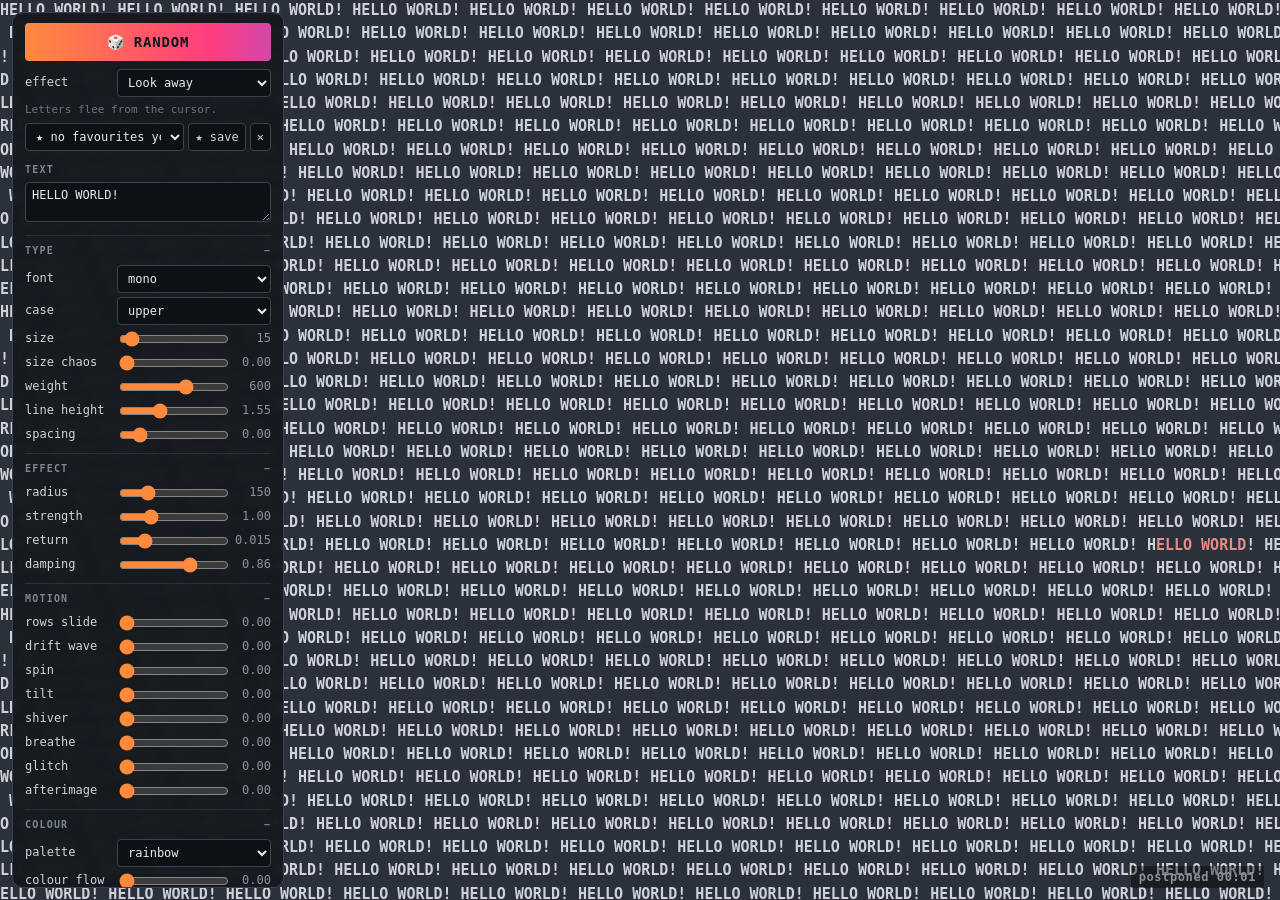
==== commit 1735a7e3: "feat(typefun): deploy" ====
--- a/typefun/index.html
+++ b/typefun/index.html
@@ -51,6 +51,7 @@
   <h2>Text</h2>
   <textarea id="text" spellcheck="false"></textarea>
   <div id="controls"></div>
+  <button id="aiCopy" style="width:100%;margin-top:10px;padding:9px;font-weight:700">⧉ copy for AI (embed prompt)</button>
   <div class="btns"><button id="reset">reset</button><button id="link">copy link</button><button id="hide">hide (H)</button></div>
   <p class="hint">R random · Space pause · S save PNG · tap/click for Ripple &amp; Explode</p>
 </div>
@@ -255,6 +256,52 @@
     if (navigator.clipboard) navigator.clipboard.writeText(url).then(function () { toast("link copied"); }, function () { prompt("Copy this link", url); });
     else prompt("Copy this link", url);
   };
+
+  // ---------- copy for AI: Markdown prompt with exact params + paste-ready snippet ----------
+  var EMBED_URL = "https://eugeneshemchuk.github.io/typefun/typefun-embed.js";
+  function aiPrompt() {
+    var p = {}; Object.keys(DEFAULTS).forEach(function (k) { if (k !== "counter" && k !== "ring") p[k] = S[k]; });
+    var e = EFFECTS[S.effect], json = JSON.stringify(p), attr = json.replace(/&/g, "&amp;").replace(/'/g, "&#39;");
+    var pretty = JSON.stringify(p, null, 2);
+    return [
+      "# Add a typefun kinetic-type background",
+      "",
+      "Add an animated canvas background made of moving letters to the element I point at (hero, card, section). Render this exact effect.",
+      "",
+      "- Effect: **" + e.label + "**. " + e.note,
+      "- Text: \"" + S.text + "\" repeated to fill the area; font " + S.font + " " + S.size + "px, weight " + S.weight + ".",
+      "- Colours: background " + S.bg + ", ink " + S.ink + ", accent " + S.guilt + (S.flow ? ", palette " + S.palette + " flowing" : "") + ".",
+      "- Preview: " + location.origin + location.pathname + "#" + encodeURIComponent(json),
+      "",
+      "## Snippet (paste as the first child of the target element)",
+      "",
+      "```html",
+      "<canvas data-typefun='" + attr + "'",
+      "  style=\"position:absolute;inset:0;width:100%;height:100%;z-index:0\" aria-hidden=\"true\"></canvas>",
+      "<script src=\"" + EMBED_URL + "\" defer><\/script>",
+      "```",
+      "",
+      "## Rules",
+      "",
+      "1. The target element needs `position:relative; overflow:hidden` and a height. Put its content above the canvas (`position:relative; z-index:1`).",
+      "2. Keep the params exactly as given. They define the look. Only change `text`, `bg`, `ink`, `accent` if the user asks.",
+      "3. Load the script once per page. Every `canvas[data-typefun]` mounts by itself; the canvas resizes with its parent.",
+      "4. The canvas ignores clicks (`pointer-events:none`) and reads the cursor from the window, so buttons and links on top still work.",
+      "5. Built in: pauses off-screen and in hidden tabs; shows one still frame for `prefers-reduced-motion`.",
+      "6. React/Vue/SPA: render the canvas, then call `window.TypeFun.mount(canvasEl, params)` in an effect and `.destroy()` on unmount. To self-host, download the script and serve it from your own domain.",
+      "",
+      "## Params (JSON, same as data-typefun)",
+      "",
+      "```json", pretty, "```",
+      "",
+      "Key params: `effect` lookaway|swirl|magnet|closing|rubble|ripple|explode|none · `radius` px of cursor reach · `strength` force · `spring` return speed · `damping` 0.6–0.99 · motion extras `slide wave spin tilt jitter breathe glitch trail` (0 = off) · `flow` 0–1 palette colour mix · `blobs` 0–1 floating colour light · `guiltRate` how often accent-coloured runs appear (0 = never)."
+    ].join("\n");
+  }
+  $("aiCopy").onclick = function () {
+    var md = aiPrompt();
+    if (navigator.clipboard) navigator.clipboard.writeText(md).then(function () { toast("AI prompt copied · paste into your agent"); }, function () { prompt("Copy this prompt", md); });
+    else prompt("Copy this prompt", md);
+  };
   var paused = false;
   addEventListener("keydown", function (e) {
     if (/INPUT|TEXTAREA|SELECT/.test(e.target.tagName)) return;
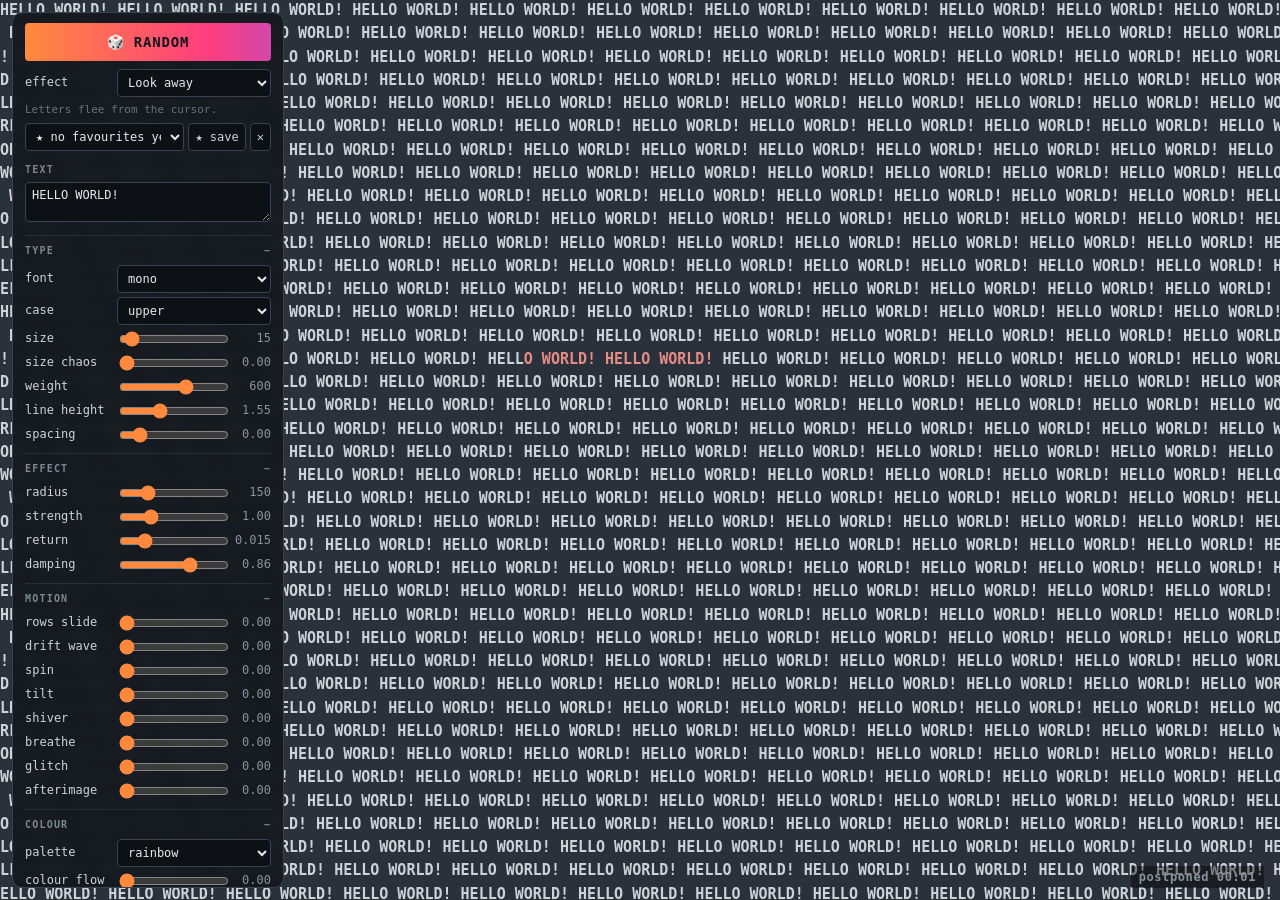
==== commit c9a7cd11: "feat(typefun): deploy" ====
--- a/typefun/index.html
+++ b/typefun/index.html
@@ -40,6 +40,8 @@
   #show button{background:#14181dcc}
   #toast{position:fixed;left:50%;bottom:24px;transform:translateX(-50%);background:#14181dee;color:#e6e9ee;
     font:12px ui-monospace,Menlo,monospace;padding:6px 12px;border-radius:6px;border:1px solid #3a424d;opacity:0;transition:opacity .3s;pointer-events:none}
+  #coffee{display:block;margin-top:6px;padding:8px;text-align:center;border-radius:4px;background:#ffdd00;color:#14181d;font-weight:700;text-decoration:none}
+  #coffee:hover{filter:brightness(1.08)}
 </style></head><body>
 <canvas id="c"></canvas><div id="hud"></div><div id="toast"></div>
 <div id="show"><button id="showBtn">controls</button><button id="miniRandom">🎲</button></div>
@@ -52,6 +54,7 @@
   <textarea id="text" spellcheck="false"></textarea>
   <div id="controls"></div>
   <button id="aiCopy" style="width:100%;margin-top:10px;padding:9px;font-weight:700">⧉ copy for AI (embed prompt)</button>
+  <a id="coffee" href="https://buymeacoffee.com/eugeneshemchuk" target="_blank" rel="noopener">☕ buy me a coffee</a>
   <div class="btns"><button id="reset">reset</button><button id="link">copy link</button><button id="hide">hide (H)</button></div>
   <p class="hint">R random · Space pause · S save PNG · tap/click for Ripple &amp; Explode</p>
 </div>
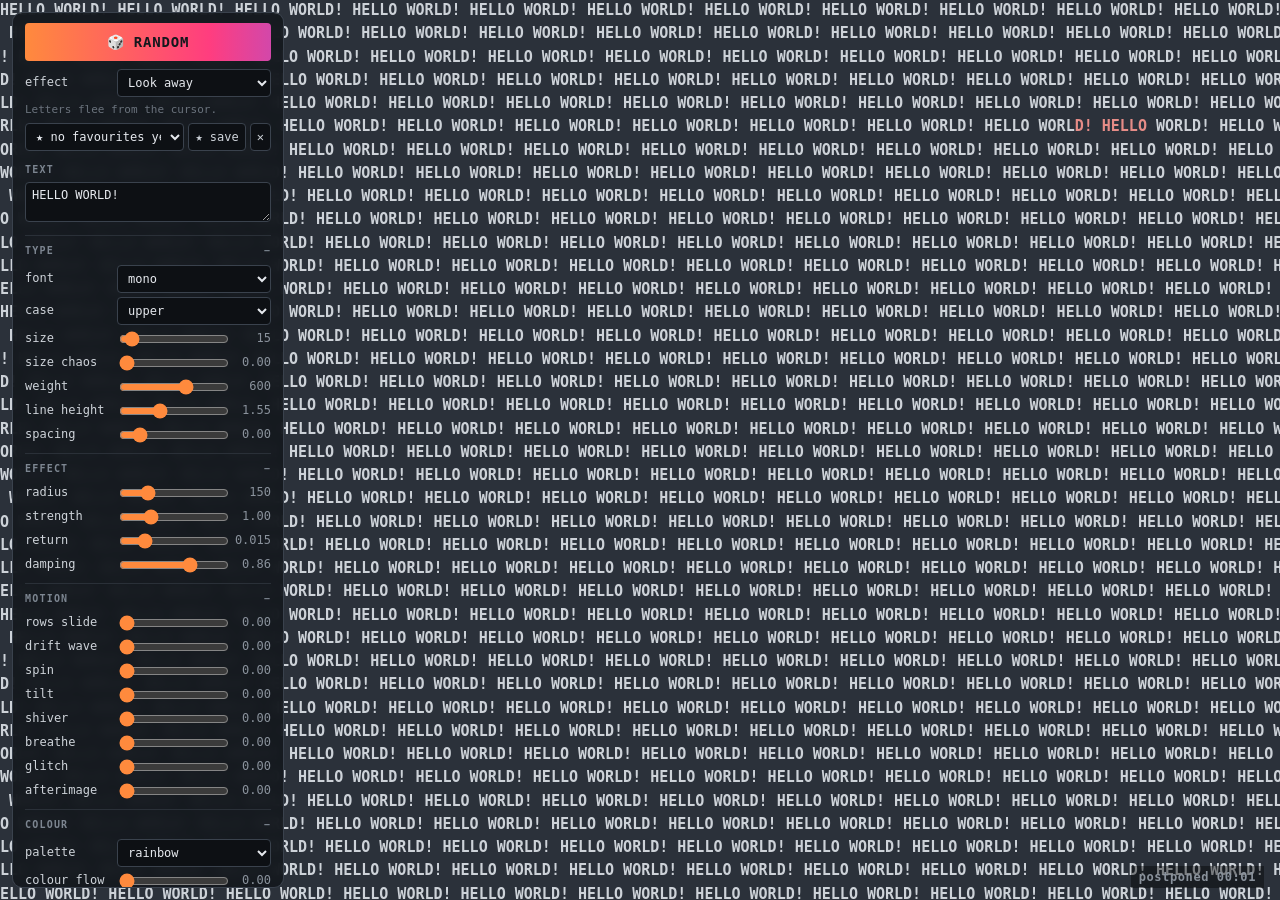
==== commit 412fa5d5: "feat(typefun): deploy" ====
--- a/typefun/index.html
+++ b/typefun/index.html
@@ -42,6 +42,11 @@
     font:12px ui-monospace,Menlo,monospace;padding:6px 12px;border-radius:6px;border:1px solid #3a424d;opacity:0;transition:opacity .3s;pointer-events:none}
   #coffee{display:block;margin-top:6px;padding:8px;text-align:center;border-radius:4px;background:#ffdd00;color:#14181d;font-weight:700;text-decoration:none}
   #coffee:hover{filter:brightness(1.08)}
+  #thanks{position:relative;margin-top:6px;padding:8px 26px 8px 10px;border:1px solid #ffdd00;border-radius:6px;background:#1c1f14;font-size:11px;line-height:1.4;animation:pop .35s ease-out}
+  #thanks[hidden]{display:none}#thanks b{display:block;color:#ffdd00;font-size:12px}#thanks span{display:block;color:#b7bdc4}
+  #thanks a{display:inline-block;margin-top:6px;padding:4px 8px;border-radius:4px;background:#ffdd00;color:#14181d;font-weight:700;text-decoration:none}
+  #thanksX{position:absolute;top:4px;right:4px;min-height:0;padding:0 5px;border:0;background:none;color:#7d8691}
+  @keyframes pop{from{opacity:0;transform:translateY(-4px) scale(.96)}}
 </style></head><body>
 <canvas id="c"></canvas><div id="hud"></div><div id="toast"></div>
 <div id="show"><button id="showBtn">controls</button><button id="miniRandom">🎲</button></div>
@@ -54,6 +59,7 @@
   <textarea id="text" spellcheck="false"></textarea>
   <div id="controls"></div>
   <button id="aiCopy" style="width:100%;margin-top:10px;padding:9px;font-weight:700">⧉ copy for AI (embed prompt)</button>
+  <div id="thanks" hidden><b>Like my work?</b><span>This product is free thanks to donations.</span><a href="https://buymeacoffee.com/eugeneshemchuk" target="_blank" rel="noopener">☕ buy me a coffee</a><button id="thanksX" title="close">✕</button></div>
   <a id="coffee" href="https://buymeacoffee.com/eugeneshemchuk" target="_blank" rel="noopener">☕ buy me a coffee</a>
   <div class="btns"><button id="reset">reset</button><button id="link">copy link</button><button id="hide">hide (H)</button></div>
   <p class="hint">R random · Space pause · S save PNG · tap/click for Ripple &amp; Explode</p>
@@ -301,10 +307,11 @@
     ].join("\n");
   }
   $("aiCopy").onclick = function () {
-    var md = aiPrompt();
+    var md = aiPrompt(); $("thanks").hidden = false; $("coffee").style.display = "none";
     if (navigator.clipboard) navigator.clipboard.writeText(md).then(function () { toast("AI prompt copied · paste into your agent"); }, function () { prompt("Copy this prompt", md); });
     else prompt("Copy this prompt", md);
   };
+  $("thanksX").onclick = function () { $("thanks").hidden = true; $("coffee").style.display = ""; };
   var paused = false;
   addEventListener("keydown", function (e) {
     if (/INPUT|TEXTAREA|SELECT/.test(e.target.tagName)) return;
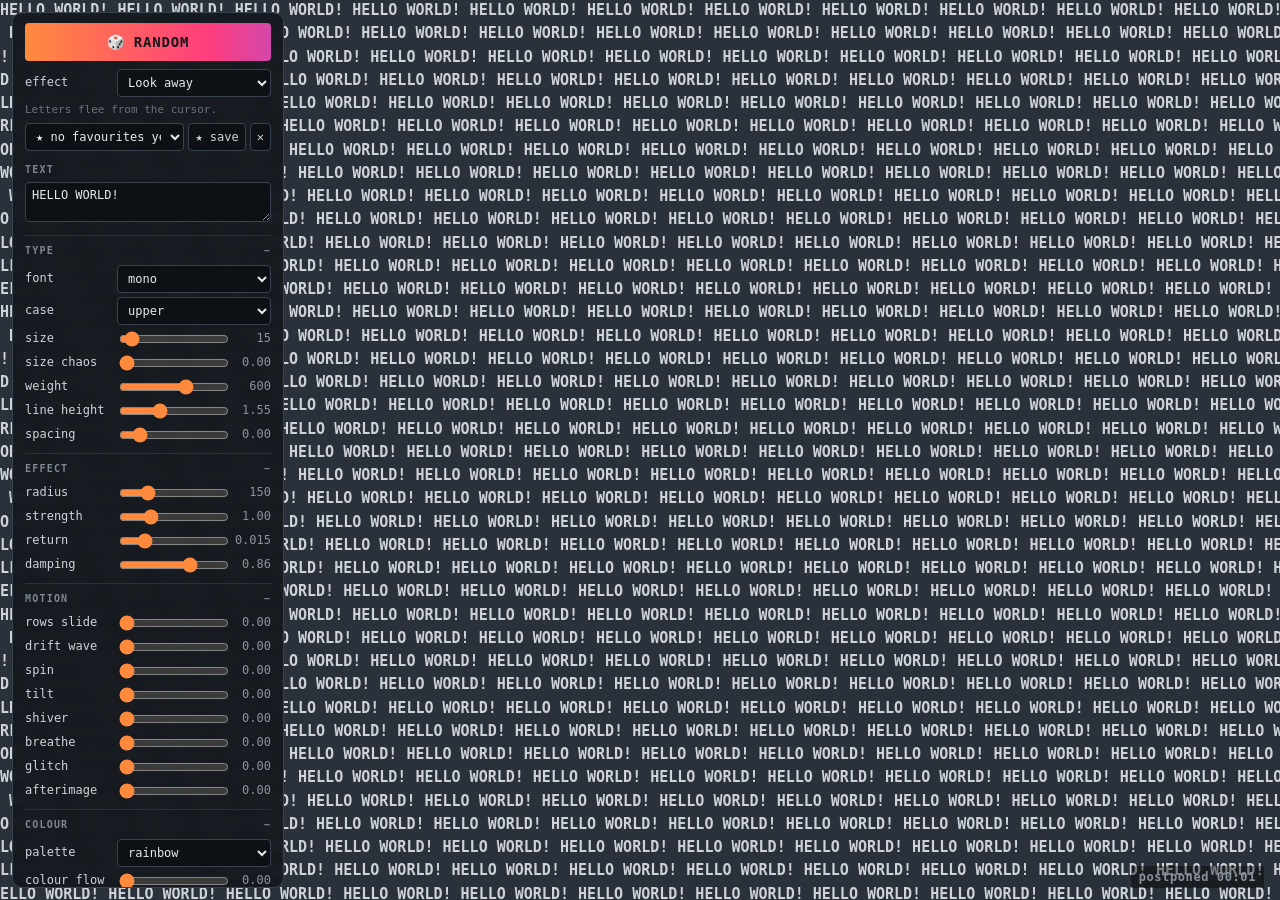
==== commit f1503ff5: "feat(typefun): deploy" ====
--- a/typefun/index.html
+++ b/typefun/index.html
@@ -275,7 +275,7 @@
     return [
       "# Add a typefun kinetic-type background",
       "",
-      "Add an animated canvas background made of moving letters to the element I point at (hero, card, section). Render this exact effect.",
+      "Add an animated canvas background made of moving letters to the element I point at (hero, card, section). If I name none, use the main hero. Render this exact effect.",
       "",
       "- Effect: **" + e.label + "**. " + e.note,
       "- Text: \"" + S.text + "\" repeated to fill the area; font " + S.font + " " + S.size + "px, weight " + S.weight + ".",
@@ -293,11 +293,12 @@
       "## Rules",
       "",
       "1. The target element needs `position:relative; overflow:hidden` and a height. Put its content above the canvas (`position:relative; z-index:1`).",
-      "2. Keep the params exactly as given. They define the look. Only change `text`, `bg`, `ink`, `accent` if the user asks.",
+      "2. Keep the params exactly as given. They define the look. Only change `text`, `bg`, `ink` or `guilt` (the accent colour) if the user asks.",
       "3. Load the script once per page. Every `canvas[data-typefun]` mounts by itself; the canvas resizes with its parent.",
       "4. The canvas ignores clicks (`pointer-events:none`) and reads the cursor from the window, so buttons and links on top still work.",
-      "5. Built in: pauses off-screen and in hidden tabs; shows one still frame for `prefers-reduced-motion`.",
-      "6. React/Vue/SPA: render the canvas, then call `window.TypeFun.mount(canvasEl, params)` in an effect and `.destroy()` on unmount. To self-host, download the script and serve it from your own domain.",
+      "5. Keep content readable: the letters are busy. Give headings and text a colour that contrasts with `bg`, and add a soft scrim behind them if needed (e.g. `background:radial-gradient(closest-side, " + S.bg + "cc, transparent)`).",
+      "6. Built in: pauses off-screen and in hidden tabs; shows one still frame for `prefers-reduced-motion`.",
+      "7. React/Vue/SPA: render the canvas, then call `window.TypeFun.mount(canvasEl, params)` in an effect and `.destroy()` on unmount. To self-host, download the script and serve it from your own domain.",
       "",
       "## Params (JSON, same as data-typefun)",
       "",
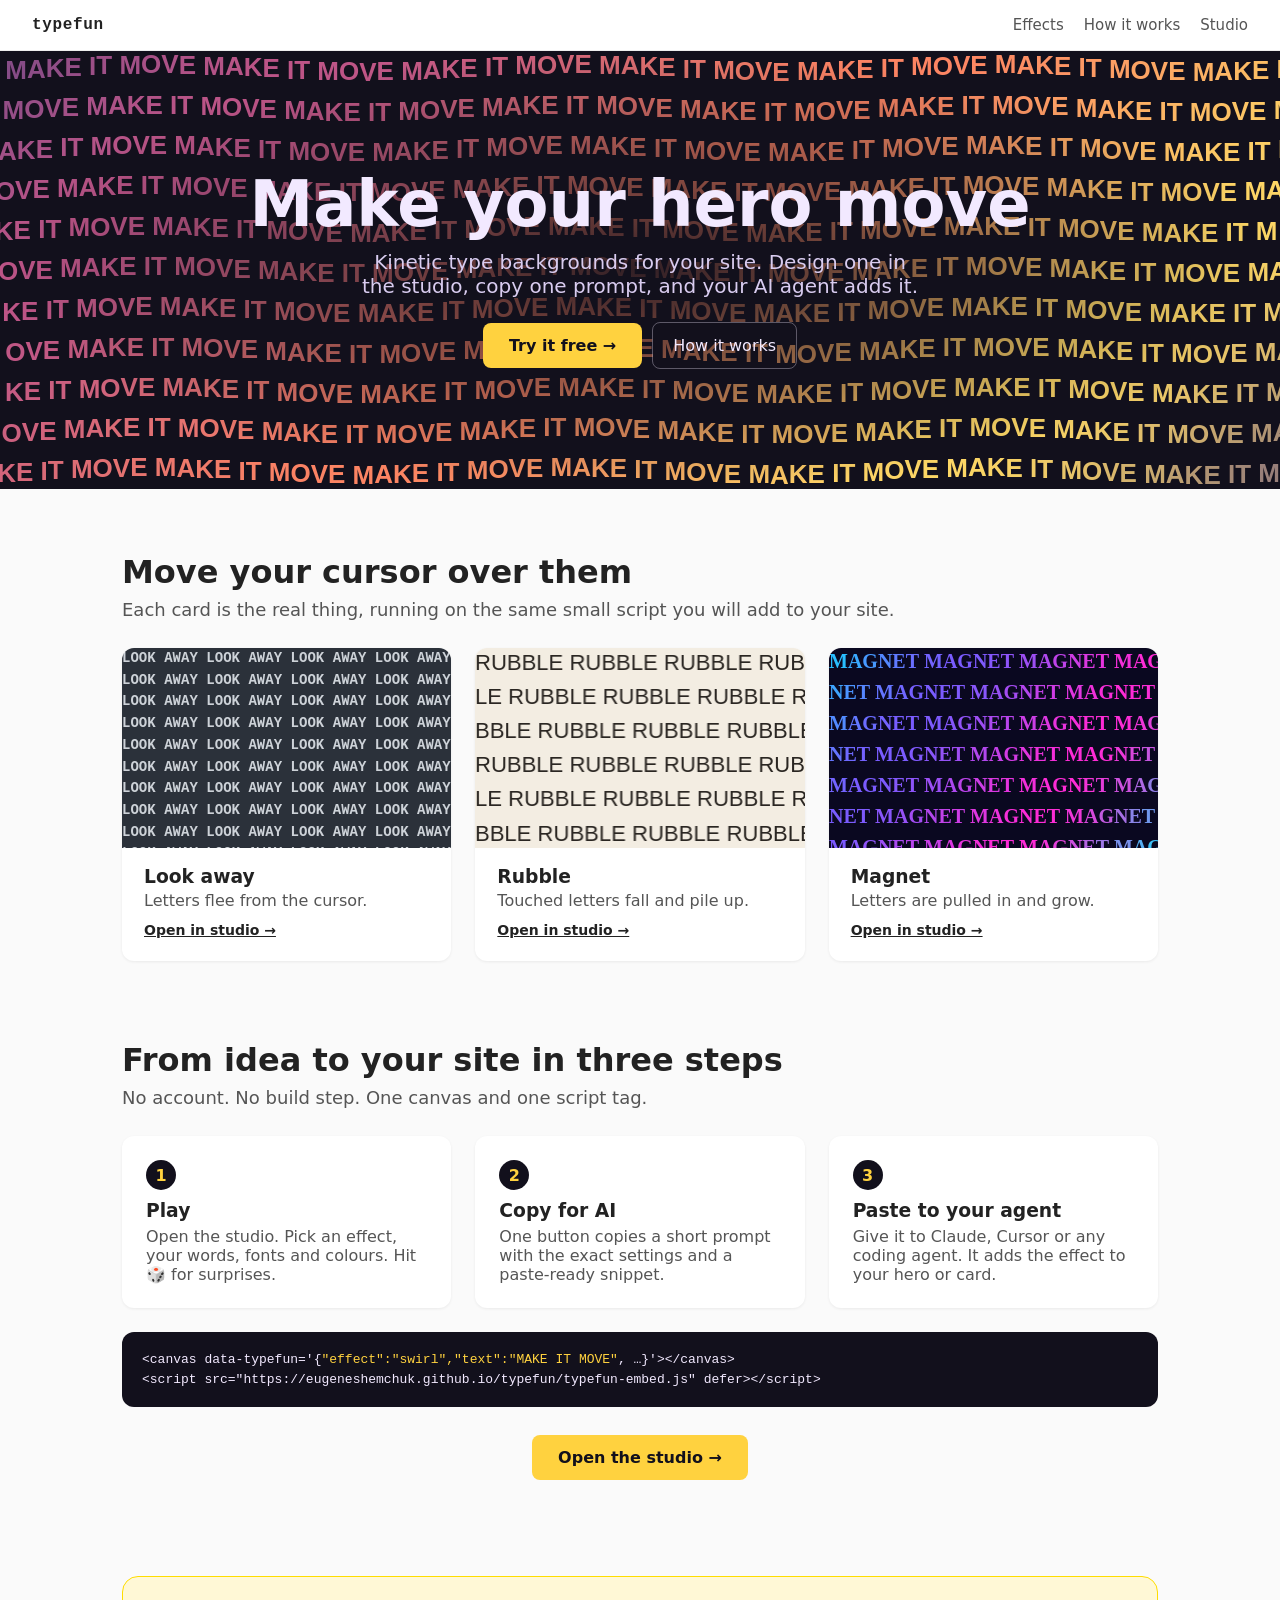
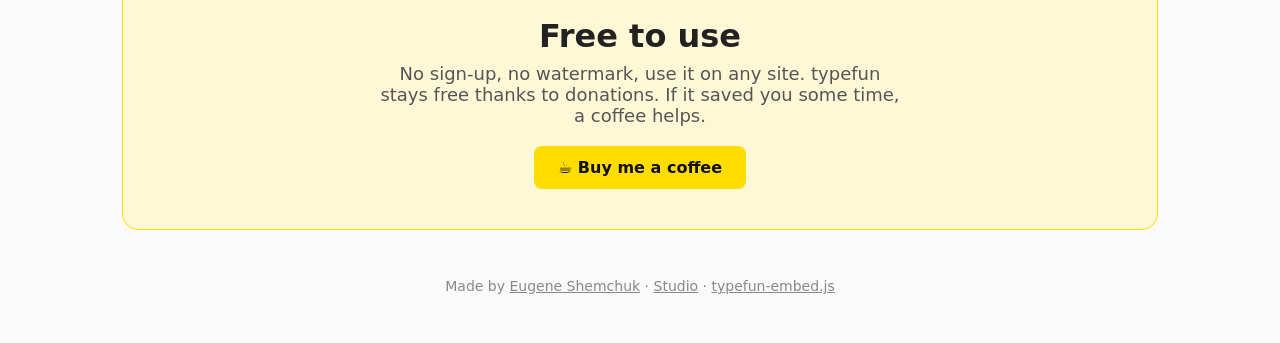
==== commit 88195b9f: "feat(typefun): deploy" ====
--- a/typefun/index.html
+++ b/typefun/index.html
@@ -1,546 +1,87 @@
 <!doctype html>
-<!-- typefun: typography playground. Random, effects, favourites, colour flow. Keys: R random, H panel, Space pause, S PNG. -->
+<!-- typefun landing (deployed as /typefun/index.html). Studio lives at studio.html; old #{params} links forward there. -->
 <html lang="en"><head><meta charset="utf-8"><meta name="viewport" content="width=device-width,initial-scale=1">
-<title>typefun</title>
+<script>if (/^#(%7B|\{)/i.test(location.hash)) location.replace("studio.html" + location.hash);</script>
+<title>typefun · kinetic type backgrounds</title>
+<meta name="description" content="Free kinetic type backgrounds for your hero or card. Design one, copy one prompt, your AI agent adds it.">
 <style>
-  html,body{margin:0;height:100%;overflow:hidden;background:#2b313a}
-  canvas{display:block;width:100vw;height:100vh;cursor:none;touch-action:none}
-  #hud{position:fixed;right:16px;bottom:12px;font:600 12px ui-monospace,Menlo,monospace;color:#8a929c;
-    background:#0006;padding:4px 8px;letter-spacing:.05em;pointer-events:none}
-  #panel{position:fixed;top:12px;left:12px;width:min(272px,calc(100vw - 24px));max-height:calc(100vh - 24px);overflow:auto;
-    background:#14181dee;color:#cfd4da;font:12px/1.3 ui-monospace,Menlo,monospace;border:1px solid #3a424d;
-    border-radius:10px;padding:10px 12px;box-sizing:border-box;cursor:auto;backdrop-filter:blur(6px)}
-  #panel.hidden{display:none}
-  #panel h2{margin:12px 0 6px;font-size:10px;letter-spacing:.12em;color:#7d8691;text-transform:uppercase;font-weight:600}
-  #controls details{border-top:1px solid #2a3038;margin-top:8px}
-  #controls summary{cursor:pointer;list-style:none;padding:8px 0 4px;font-size:10px;letter-spacing:.12em;color:#7d8691;text-transform:uppercase;font-weight:600;display:flex;justify-content:space-between}
-  #controls summary::-webkit-details-marker{display:none}
-  #controls summary::after{content:"+"}#controls details[open] summary::after{content:"−"}
-  @media (pointer:coarse){select,input[type=text],textarea{font-size:16px}button{min-height:44px}input[type=range]{height:32px}}
-  @media (max-width:480px){#panel{top:auto;bottom:0;left:0;width:100vw;max-height:60dvh;border-radius:14px 14px 0 0;border-width:1px 0 0;padding-bottom:max(12px,env(safe-area-inset-bottom))}
-    #show{top:auto;bottom:max(12px,env(safe-area-inset-bottom))}#hud{bottom:auto;top:12px}}
-  .row{display:grid;grid-template-columns:86px 1fr 38px;align-items:center;gap:6px;margin:4px 0}
-  .row span.v{text-align:right;color:#8a929c}
-  .row.wide{grid-template-columns:86px 1fr}
-  input[type=range]{width:100%;accent-color:#ff8a3d}
-  input[type=text],select,textarea{width:100%;box-sizing:border-box;background:#0d1014;color:#e6e9ee;border:1px solid #3a424d;
-    border-radius:4px;padding:5px 6px;font:12px ui-monospace,Menlo,monospace}
-  textarea{resize:vertical;min-height:40px}
-  input[type=color]{width:100%;height:22px;border:1px solid #3a424d;background:none;padding:0;border-radius:4px}
-  button{background:#0d1014;color:#cfd4da;border:1px solid #3a424d;border-radius:4px;padding:6px 6px;
-    font:12px ui-monospace,Menlo,monospace;cursor:pointer}
-  button:hover{border-color:#7d8691}
-  #random{width:100%;padding:11px;font-size:14px;font-weight:700;letter-spacing:.06em;color:#14181d;border:0;
-    background:linear-gradient(90deg,#ff8a3d,#ff3d7f,#7a5cff,#3dc8ff,#ff8a3d);background-size:300% 100%;animation:slide 6s linear infinite}
-  @keyframes slide{to{background-position:300% 0}}
-  .line{display:flex;gap:4px;margin-top:6px}.line select{flex:1}.line button{flex:0 0 auto}
-  .btns{display:flex;gap:4px;margin-top:10px}.btns button{flex:1}
-  .hint{color:#6b737d;font-size:11px;margin:6px 0 0}
-  #show{position:fixed;top:12px;left:12px;display:none;gap:4px}
-  #show button{background:#14181dcc}
-  #toast{position:fixed;left:50%;bottom:24px;transform:translateX(-50%);background:#14181dee;color:#e6e9ee;
-    font:12px ui-monospace,Menlo,monospace;padding:6px 12px;border-radius:6px;border:1px solid #3a424d;opacity:0;transition:opacity .3s;pointer-events:none}
-  #coffee{display:block;margin-top:6px;padding:8px;text-align:center;border-radius:4px;background:#ffdd00;color:#14181d;font-weight:700;text-decoration:none}
-  #coffee:hover{filter:brightness(1.08)}
-  #thanks{position:relative;margin-top:6px;padding:8px 26px 8px 10px;border:1px solid #ffdd00;border-radius:6px;background:#1c1f14;font-size:11px;line-height:1.4;animation:pop .35s ease-out}
-  #thanks[hidden]{display:none}#thanks b{display:block;color:#ffdd00;font-size:12px}#thanks span{display:block;color:#b7bdc4}
-  #thanks a{display:inline-block;margin-top:6px;padding:4px 8px;border-radius:4px;background:#ffdd00;color:#14181d;font-weight:700;text-decoration:none}
-  #thanksX{position:absolute;top:4px;right:4px;min-height:0;padding:0 5px;border:0;background:none;color:#7d8691}
-  @keyframes pop{from{opacity:0;transform:translateY(-4px) scale(.96)}}
+  *{box-sizing:border-box}
+  body{margin:0;font-family:system-ui,-apple-system,sans-serif;color:#222;background:#fafafa}
+  a{color:inherit}
+  nav{display:flex;justify-content:space-between;align-items:center;gap:16px;padding:16px 32px;background:#fff;border-bottom:1px solid #eee}
+  nav b{font-family:ui-monospace,Menlo,monospace;letter-spacing:.04em}
+  nav span{display:flex;gap:20px;font-size:15px}nav span a{text-decoration:none;color:#555}nav span a:hover{color:#222}
+  .hero{position:relative;overflow:hidden;padding:120px 32px;text-align:center;background:#12101c;color:#f2e9ff}
+  .hero>:not(canvas){position:relative;z-index:1}
+  .hero .scrim{position:absolute;inset:0;z-index:1;pointer-events:none;background:radial-gradient(closest-side,#12101cdd,#12101c00)}
+  .hero h1{font-size:clamp(36px,7vw,64px);margin:0 0 12px;line-height:1.05}
+  .hero p{font-size:20px;color:#d9ccf0;max-width:560px;margin:0 auto}
+  .cta{display:inline-block;margin-top:24px;padding:13px 26px;background:#ffd23f;color:#12101c;border-radius:8px;text-decoration:none;font-weight:700}
+  .ghost{display:inline-block;margin:24px 0 0 10px;padding:13px 20px;color:#f2e9ff;text-decoration:none;border:1px solid #f2e9ff55;border-radius:8px}
+  section.block{max-width:1100px;margin:0 auto;padding:64px 32px 16px}
+  h2{font-size:32px;margin:0 0 8px}.lead{color:#555;font-size:18px;margin:0 0 28px}
+  .cards{display:grid;grid-template-columns:repeat(3,1fr);gap:24px}
+  .card{background:#fff;border-radius:12px;box-shadow:0 1px 3px #0001;overflow:hidden}
+  .card .live{position:relative;height:200px}
+  .card .live canvas{position:absolute;inset:0;width:100%;height:100%}
+  .card .txt{padding:18px 22px 22px}.card h3{margin:0 0 4px}.card p{margin:0 0 10px;color:#555}
+  .card a{font-weight:600;font-size:14px}
+  .steps{counter-reset:s;display:grid;grid-template-columns:repeat(3,1fr);gap:24px}
+  .step{background:#fff;padding:24px;border-radius:12px;box-shadow:0 1px 3px #0001}
+  .step::before{counter-increment:s;content:counter(s);display:inline-grid;place-items:center;width:30px;height:30px;border-radius:50%;background:#12101c;color:#ffd23f;font-weight:700;margin-bottom:10px}
+  .step h3{margin:0 0 6px}.step p{margin:0;color:#555}
+  pre{background:#12101c;color:#f2e9ff;padding:18px 20px;border-radius:12px;overflow:auto;font:13px/1.5 ui-monospace,Menlo,monospace;margin:24px 0 0}
+  pre i{color:#ffd23f;font-style:normal}
+  .free{margin:64px auto 0;max-width:1100px;padding:0 32px}
+  .free div{background:#fff8d6;border:1px solid #ffdd00;border-radius:16px;padding:40px;text-align:center}
+  .free h2{margin-bottom:8px}.free p{color:#555;font-size:18px;margin:0 auto 20px;max-width:520px}
+  .coffee{display:inline-block;padding:12px 24px;background:#ffdd00;color:#12101c;border-radius:8px;text-decoration:none;font-weight:700}
+  footer{padding:48px 32px;text-align:center;color:#888;font-size:14px}
+  @media (max-width:760px){.cards,.steps{grid-template-columns:1fr}nav{padding:14px 16px}nav span{gap:12px;font-size:14px}
+    .hero{padding:88px 16px}section.block,.free{padding-left:16px;padding-right:16px}.free div{padding:28px 18px}.ghost{margin-left:0}}
 </style></head><body>
-<canvas id="c"></canvas><div id="hud"></div><div id="toast"></div>
-<div id="show"><button id="showBtn">controls</button><button id="miniRandom">🎲</button></div>
-<div id="panel">
-  <button id="random">🎲 RANDOM</button>
-  <div class="row wide" style="margin-top:8px"><span>effect</span><select id="effect"></select></div>
-  <p class="hint" id="effectNote"></p>
-  <div class="line"><select id="favs"></select><button id="favSave" title="save as favourite">★ save</button><button id="favDel" title="delete this favourite">✕</button></div>
-  <h2>Text</h2>
-  <textarea id="text" spellcheck="false"></textarea>
-  <div id="controls"></div>
-  <button id="aiCopy" style="width:100%;margin-top:10px;padding:9px;font-weight:700">⧉ copy for AI (embed prompt)</button>
-  <div id="thanks" hidden><b>Like my work?</b><span>This product is free thanks to donations.</span><a href="https://buymeacoffee.com/eugeneshemchuk" target="_blank" rel="noopener">☕ buy me a coffee</a><button id="thanksX" title="close">✕</button></div>
-  <a id="coffee" href="https://buymeacoffee.com/eugeneshemchuk" target="_blank" rel="noopener">☕ buy me a coffee</a>
-  <div class="btns"><button id="reset">reset</button><button id="link">copy link</button><button id="hide">hide (H)</button></div>
-  <p class="hint">R random · Space pause · S save PNG · tap/click for Ripple &amp; Explode</p>
-</div>
-<script>
-(function () {
-  // ---------- effects: the mechanic + its own physics defaults ----------
-  var EFFECTS = {
-    lookaway: { label: "Look away", note: "Letters flee from the cursor.", radius: 150, strength: 1, spring: .015, damping: .86 },
-    swirl:    { label: "Swirl", note: "Letters orbit the cursor.", radius: 190, strength: 1, spring: .008, damping: .9 },
-    magnet:   { label: "Magnet", note: "Letters are pulled in and grow.", radius: 220, strength: .8, spring: .03, damping: .82 },
-    closing:  { label: "Closing in", note: "Keep moving. Sit still and it closes in.", radius: 230, strength: 1, spring: .02, damping: .85 },
-    rubble:   { label: "Rubble", note: "Touched letters fall and pile up.", radius: 60, strength: 1, spring: .015, damping: .86 },
-    ripple:   { label: "Ripple", note: "Click or tap: rings push the letters.", radius: 90, strength: 1, spring: .02, damping: .88 },
-    explode:  { label: "Explode", note: "Click or tap: letters blow apart and come back.", radius: 280, strength: 1, spring: .006, damping: .94 },
-    none:     { label: "Just motion", note: "No cursor effect. Only the motion extras.", radius: 150, strength: 1, spring: .02, damping: .86 }
-  };
-  var FONTS = {
-    mono: "ui-monospace, SFMono-Regular, Menlo, monospace", courier: "'Courier New', Courier, monospace",
-    helvetica: "'Helvetica Neue', Helvetica, Arial, sans-serif", impact: "Impact, 'Arial Black', sans-serif",
-    georgia: "Georgia, serif", times: "'Times New Roman', Times, serif", futura: "Futura, 'Avenir Next', sans-serif",
-    didot: "Didot, 'Bodoni 72', 'Bodoni MT', serif", rockwell: "Rockwell, 'American Typewriter', serif",
-    marker: "'Marker Felt', 'Comic Sans MS', cursive", chalk: "Chalkduster, 'Bradley Hand', cursive",
-    copperplate: "Copperplate, 'Copperplate Gothic Light', fantasy"
-  };
-  var DEFAULTS = {
-    text: "HELLO WORLD!", effect: "lookaway", font: "mono", size: 15, weight: 600, line: 1.55, spacing: 0,
-    sizeMix: 0, caseMode: "upper", seed: 1,
-    radius: 150, strength: 1, spring: .015, damping: .86, tilt: 0, regrow: 6, gravity: .45, pileMax: .5, calm: 2.5,
-    guiltRate: 1, jitter: 0, wave: 0, breathe: 0, spin: 0, slide: 0, glitch: 0, trail: 0,
-    flow: 0, flowSpeed: .5, palette: "rainbow", blobs: 0, bg: "#2b313a", ink: "#cdd2d8", guilt: "#ff4637", counter: 1, ring: 1
-  };
-  var CONTROLS = [
-    ["h", "Type"],
-    ["select", "font", "font", Object.keys(FONTS)],
-    ["select", "caseMode", "case", ["upper", "lower", "as typed", "mixed"]],
-    ["range", "size", "size", 4, 200, 1], ["range", "sizeMix", "size chaos", 0, 1.5, .05],
-    ["range", "weight", "weight", 100, 900, 100], ["range", "line", "line height", .5, 3.5, .05],
-    ["range", "spacing", "spacing", -40, 240, .5],
-    ["h", "Effect"],
-    ["range", "radius", "radius", 20, 600, 5], ["range", "strength", "strength", 0, 4, .05],
-    ["range", "spring", "return", 0, .08, .001], ["range", "damping", "damping", .6, .99, .01],
-    ["range", "regrow", "regrow s", 1, 30, .5, "rubble"], ["range", "gravity", "gravity", .05, 1.5, .05, "rubble"],
-    ["range", "pileMax", "pile max", .1, .9, .05, "rubble"], ["range", "calm", "calm s", .5, 10, .5, "closing"],
-    ["h", "Motion"],
-    ["range", "slide", "rows slide", 0, 3, .05], ["range", "wave", "drift wave", 0, 1.5, .02],
-    ["range", "spin", "spin", 0, 1, .02], ["range", "tilt", "tilt", 0, 1, .05],
-    ["range", "jitter", "shiver", 0, 1, .02], ["range", "breathe", "breathe", 0, 1, .02],
-    ["range", "glitch", "glitch", 0, 1, .02], ["range", "trail", "afterimage", 0, .97, .01],
-    ["h", "Colour"],
-    ["select", "palette", "palette", ["rainbow", "sunset", "electric", "mint", "ember", "ocean", "mono"]],
-    ["range", "flow", "colour flow", 0, 1, .02], ["range", "flowSpeed", "flow speed", 0, 3, .05],
-    ["range", "blobs", "floating bg", 0, 1, .02], ["range", "guiltRate", "guilt", 0, 4, .1],
-    ["color", "bg", "background"], ["color", "ink", "ink"], ["color", "guilt", "guilt"],
-    ["check", "counter", "show counter"], ["check", "ring", "show cursor ring"]
-  ];
-  var LAYOUT_KEYS = /^(size|sizeMix|weight|line|spacing|font|caseMode|text|seed)$/;
+<nav><b>typefun</b><span><a href="#effects">Effects</a><a href="#how">How it works</a><a href="studio.html">Studio</a></span></nav>
 
-  var S = Object.assign({}, DEFAULTS);
-  function lsGet(k) { try { return JSON.parse(localStorage.getItem(k)); } catch (e) { return null; } }
-  function lsSet(k, v) { try { localStorage.setItem(k, JSON.stringify(v)); } catch (e) {} }
-  function save() { lsSet("typefun-last", S); }
+<section class="hero">
+  <canvas data-typefun='{"text":"MAKE IT MOVE","effect":"swirl","font":"futura","size":26,"weight":800,"line":1.55,"radius":220,"spring":0.008,"damping":0.9,"wave":0.4,"flow":0.8,"palette":"sunset","bg":"#12101c","ink":"#f2e9ff","guilt":"#ffd23f"}' style="position:absolute;inset:0;width:100%;height:100%;z-index:0" aria-hidden="true"></canvas>
+  <div class="scrim"></div>
+  <h1>Make your hero move</h1>
+  <p>Kinetic type backgrounds for your site. Design one in the studio, copy one prompt, and your AI agent adds it.</p>
+  <a class="cta" href="studio.html">Try it free →</a><a class="ghost" href="#how">How it works</a>
+</section>
 
-  // ---------- UI ----------
-  var $ = function (id) { return document.getElementById(id); };
-  var panel = $("panel"), ctl = $("controls"), effectEl = $("effect"), textEl = $("text"), favsEl = $("favs");
-  Object.keys(EFFECTS).forEach(function (k) {
-    var o = document.createElement("option"); o.value = k; o.textContent = EFFECTS[k].label; effectEl.appendChild(o);
-  });
-  effectEl.onchange = function () {
-    var e = EFFECTS[effectEl.value]; S.effect = effectEl.value;
-    ["radius", "strength", "spring", "damping"].forEach(function (k) { S[k] = e[k]; });
-    resetPhysics(); buildUI(); save();
-  };
-  textEl.oninput = function () { S.text = textEl.value; setup(); save(); };
+<section class="block" id="effects">
+  <h2>Move your cursor over them</h2>
+  <p class="lead">Each card is the real thing, running on the same small script you will add to your site.</p>
+  <div class="cards">
+    <div class="card"><div class="live"><canvas data-typefun='{"text":"LOOK AWAY","effect":"lookaway","font":"mono","size":14,"bg":"#2b313a","ink":"#cdd2d8","guilt":"#ff4637"}'></canvas></div>
+      <div class="txt"><h3>Look away</h3><p>Letters flee from the cursor.</p><a href="studio.html#%7B%22effect%22%3A%22lookaway%22%2C%22text%22%3A%22LOOK%20AWAY%22%7D">Open in studio →</a></div></div>
+    <div class="card"><div class="live"><canvas data-typefun='{"text":"RUBBLE","effect":"rubble","font":"impact","size":22,"weight":400,"radius":50,"bg":"#f3ede2","ink":"#2a2622","guilt":"#e0452b","guiltRate":0.4}'></canvas></div>
+      <div class="txt"><h3>Rubble</h3><p>Touched letters fall and pile up.</p><a href="studio.html#%7B%22effect%22%3A%22rubble%22%2C%22text%22%3A%22RUBBLE%22%2C%22font%22%3A%22impact%22%2C%22size%22%3A22%2C%22weight%22%3A400%2C%22radius%22%3A50%2C%22bg%22%3A%22%23f3ede2%22%2C%22ink%22%3A%22%232a2622%22%2C%22guilt%22%3A%22%23e0452b%22%7D">Open in studio →</a></div></div>
+    <div class="card"><div class="live"><canvas data-typefun='{"text":"MAGNET","effect":"magnet","font":"didot","size":20,"weight":700,"radius":180,"spring":0.03,"damping":0.82,"flow":1,"palette":"electric","bg":"#0a0820","ink":"#ffffff","guilt":"#ff2bd6","guiltRate":0}'></canvas></div>
+      <div class="txt"><h3>Magnet</h3><p>Letters are pulled in and grow.</p><a href="studio.html#%7B%22effect%22%3A%22magnet%22%2C%22text%22%3A%22MAGNET%22%2C%22font%22%3A%22didot%22%2C%22size%22%3A20%2C%22weight%22%3A700%2C%22radius%22%3A180%2C%22spring%22%3A0.03%2C%22damping%22%3A0.82%2C%22flow%22%3A1%2C%22palette%22%3A%22electric%22%2C%22bg%22%3A%22%230a0820%22%2C%22ink%22%3A%22%23ffffff%22%2C%22guiltRate%22%3A0%7D">Open in studio →</a></div></div>
+  </div>
+</section>
 
-  function buildUI() {
-    effectEl.value = S.effect; $("effectNote").textContent = EFFECTS[S.effect].note;
-    if (document.activeElement !== textEl) textEl.value = S.text;
-    ctl.innerHTML = ""; var sect = null;
-    CONTROLS.forEach(function (c) {
-      if (c[0] === "h") {
-        sect = document.createElement("details"); sect.open = closed[c[1]] !== true;
-        sect.innerHTML = "<summary>" + c[1] + "</summary>"; var nm = c[1];
-        sect.ontoggle = function () { closed[nm] = !this.open; lsSet("typefun-closed", closed); };
-        ctl.appendChild(sect); return;
-      }
-      if (c[0] === "range" && c[6] && c[6] !== S.effect) return;
-      var row = document.createElement("label"); row.className = "row" + (c[0] === "range" ? "" : " wide");
-      var lab = c[2]; if (c[1] === "radius" && S.effect === "ripple") lab = "ring width";
-      row.innerHTML = "<span>" + lab + "</span>"; var input, val;
-      if (c[0] === "range") {
-        input = document.createElement("input"); input.type = "range"; input.min = c[3]; input.max = c[4]; input.step = c[5];
-        input.value = S[c[1]]; val = document.createElement("span"); val.className = "v";
-        var fmt = function () { val.textContent = (+input.value).toFixed(c[5] < .01 ? 3 : c[5] < 1 ? 2 : 0); }; fmt();
-        input.oninput = function () { S[c[1]] = +input.value; fmt(); if (LAYOUT_KEYS.test(c[1])) setup(); save(); };
-      } else if (c[0] === "select") {
-        input = document.createElement("select");
-        c[3].forEach(function (o) { var op = document.createElement("option"); op.value = op.textContent = o; input.appendChild(op); });
-        input.value = S[c[1]]; input.onchange = function () { S[c[1]] = input.value; setup(); save(); };
-      } else if (c[0] === "color") {
-        input = document.createElement("input"); input.type = "color"; input.value = S[c[1]];
-        input.oninput = function () { S[c[1]] = input.value; document.body.style.background = S.bg; save(); };
-      } else {
-        input = document.createElement("input"); input.type = "checkbox"; input.checked = !!S[c[1]];
-        input.onchange = function () { S[c[1]] = input.checked ? 1 : 0; save(); };
-      }
-      row.appendChild(input); if (val) row.appendChild(val); (sect || ctl).appendChild(row);
-    });
-    document.body.style.background = S.bg;
-  }
-  var closed = lsGet("typefun-closed") || {};
-  function apply(next) { S = Object.assign({}, DEFAULTS, next); buildUI(); setup(); save(); }
-  function toast(msg) { var t = $("toast"); t.textContent = msg; t.style.opacity = 1; clearTimeout(toast.h); toast.h = setTimeout(function () { t.style.opacity = 0; }, 1600); }
+<section class="block" id="how">
+  <h2>From idea to your site in three steps</h2>
+  <p class="lead">No account. No build step. One canvas and one script tag.</p>
+  <div class="steps">
+    <div class="step"><h3>Play</h3><p>Open the studio. Pick an effect, your words, fonts and colours. Hit 🎲 for surprises.</p></div>
+    <div class="step"><h3>Copy for AI</h3><p>One button copies a short prompt with the exact settings and a paste-ready snippet.</p></div>
+    <div class="step"><h3>Paste to your agent</h3><p>Give it to Claude, Cursor or any coding agent. It adds the effect to your hero or card.</p></div>
+  </div>
+<pre>&lt;canvas data-typefun='{<i>"effect":"swirl","text":"MAKE IT MOVE"</i>, …}'&gt;&lt;/canvas&gt;
+&lt;script src="https://eugeneshemchuk.github.io/typefun/typefun-embed.js" defer&gt;&lt;/script&gt;</pre>
+  <p style="text-align:center;margin-top:28px"><a class="cta" href="studio.html" style="margin-top:0">Open the studio →</a></p>
+</section>
 
-  // ---------- favourites ----------
-  var favs = lsGet("typefun-favs") || [];
-  function buildFavs(sel) {
-    favsEl.innerHTML = "";
-    var o = document.createElement("option"); o.value = ""; o.textContent = favs.length ? "★ favourites (" + favs.length + ")" : "★ no favourites yet"; favsEl.appendChild(o);
-    favs.forEach(function (f, i) { var op = document.createElement("option"); op.value = i; op.textContent = f.name; favsEl.appendChild(op); });
-    favsEl.value = sel === undefined ? "" : sel; $("favDel").disabled = favsEl.value === "";
-  }
-  favsEl.onchange = function () {
-    $("favDel").disabled = favsEl.value === "";
-    if (favsEl.value !== "") { apply(favs[+favsEl.value].s); toast("loaded ★ " + favs[+favsEl.value].name); }
-  };
-  $("favSave").onclick = function () {
-    var name = prompt("Name this favourite", EFFECTS[S.effect].label + " · " + S.font + " " + Math.round(S.size));
-    if (!name) return;
-    favs.push({ name: name, s: Object.assign({}, S) }); lsSet("typefun-favs", favs); buildFavs(String(favs.length - 1)); toast("saved ★ " + name);
-  };
-  $("favDel").onclick = function () {
-    if (favsEl.value === "") return; var i = +favsEl.value;
-    if (!confirm("Delete favourite \"" + favs[i].name + "\"?")) return;
-    favs.splice(i, 1); lsSet("typefun-favs", favs); buildFavs(); toast("deleted");
-  };
+<section class="free" id="support"><div>
+  <h2>Free to use</h2>
+  <p>No sign-up, no watermark, use it on any site. typefun stays free thanks to donations. If it saved you some time, a coffee helps.</p>
+  <a class="coffee" href="https://buymeacoffee.com/eugeneshemchuk" target="_blank" rel="noopener">☕ Buy me a coffee</a>
+</div></section>
 
-  // ---------- random ----------
-  function r(a, b) { return a + Math.random() * (b - a); }
-  function pick(a) { return a[Math.floor(Math.random() * a.length)]; }
-  function chance(p) { return Math.random() < p; }
-  function randomize() {
-    var n = { text: S.text, counter: S.counter, ring: S.ring, seed: Math.floor(r(1, 9999)) };
-    n.effect = pick(Object.keys(EFFECTS)); var e = EFFECTS[n.effect];
-    n.radius = Math.round(e.radius * r(.6, 1.6)); n.strength = +(e.strength * r(.6, 1.8)).toFixed(2); n.spring = e.spring; n.damping = e.damping;
-    n.font = pick(Object.keys(FONTS)); n.caseMode = pick(["upper", "upper", "lower", "as typed", "mixed"]);
-    // size tiers give many more scale combinations than a flat range
-    var tier = pick(["tiny", "small", "small", "mid", "mid", "big", "huge"]);
-    n.size = Math.round({ tiny: r(7, 10), small: r(9, 18), mid: r(18, 40), big: r(40, 90), huge: r(90, 180) }[tier]);
-    n.line = +pick([r(.7, 1), r(1, 1.6), r(1.6, 3)]).toFixed(2);
-    n.size = Math.max(n.size, Math.round(Math.sqrt(innerWidth * innerHeight / (8000 * .6 * n.line))));  // keep it smooth
-    var sp = pick(["tight", "none", "none", "loose", "wide", "huge"]);
-    n.spacing = +({ tight: -r(.05, .3) * n.size, none: 0, loose: r(.05, .3) * n.size, wide: r(.3, 1) * n.size, huge: r(1, 2.5) * n.size }[sp]).toFixed(1);
-    n.spacing = Math.max(-40, Math.min(240, n.spacing));
-    n.sizeMix = chance(.4) ? +r(.2, 1.3).toFixed(2) : 0;
-    n.weight = pick([100, 300, 400, 600, 800, 900]);
-    n.slide = chance(.3) ? +r(.2, 2).toFixed(2) : 0; n.wave = chance(.3) ? +r(.2, 1).toFixed(2) : 0;
-    n.spin = chance(.2) ? +r(.1, .8).toFixed(2) : 0; n.tilt = chance(.4) ? +r(.3, 1).toFixed(2) : 0;
-    n.jitter = chance(.2) ? +r(.1, .6).toFixed(2) : 0; n.breathe = chance(.3) ? +r(.2, 1).toFixed(2) : 0;
-    n.glitch = chance(.2) ? +r(.1, .7).toFixed(2) : 0; n.trail = chance(.3) ? +r(.4, .93).toFixed(2) : 0;
-    n.palette = pick(["rainbow", "sunset", "electric", "mint", "ember", "ocean", "mono"]);
-    n.flow = chance(.45) ? +r(.4, 1).toFixed(2) : 0; n.flowSpeed = +r(.1, 1.5).toFixed(2);
-    n.blobs = chance(.4) ? +r(.3, 1).toFixed(2) : 0; n.guiltRate = chance(.5) ? +r(.3, 2).toFixed(1) : 0;
-    var hue = r(0, 360), scheme = pick(["dark", "dark", "paper", "neon", "mono", "complement"]);
-    if (scheme === "dark") { n.bg = hsl(hue, 18, 14); n.ink = hsl(hue, 10, 84); n.guilt = hsl((hue + 180) % 360, 90, 60); }
-    if (scheme === "paper") { n.bg = hsl(hue, 30, 92); n.ink = hsl(hue, 30, 15); n.guilt = hsl((hue + 150) % 360, 85, 48); }
-    if (scheme === "neon") { n.bg = hsl(hue, 60, 6); n.ink = hsl((hue + 120) % 360, 100, 62); n.guilt = hsl((hue + 240) % 360, 100, 62); }
-    if (scheme === "mono") { n.bg = "#000000"; n.ink = "#ffffff"; n.guilt = hsl(hue, 100, 55); }
-    if (scheme === "complement") { n.bg = hsl(hue, 70, 45); n.ink = hsl((hue + 180) % 360, 80, 85); n.guilt = hsl((hue + 60) % 360, 90, 55); }
-    apply(n); resetPhysics(); toast("🎲 " + e.label + " · " + n.font + " " + n.size + "px");
-  }
-  $("random").onclick = randomize; $("miniRandom").onclick = randomize;
-  var PALETTES = {
-    sunset: ["#2d1b69", "#b0306a", "#ff6b3d", "#ffd23f"], electric: ["#00f0ff", "#7a5cff", "#ff2bd6"],
-    mint: ["#0b3d3a", "#21c7a8", "#c8ffe9"], ember: ["#3a0a00", "#ff4d00", "#ffb000"],
-    ocean: ["#022b4a", "#0a7cc2", "#5fe0e6", "#e8fbff"], mono: ["#444444", "#ffffff"]
-  };
-  var palCache = {};
-  function palette(t) {                    // cyclic sample, t in 0..1
-    t = ((t % 1) + 1) % 1;
-    if (S.palette === "rainbow" || !PALETTES[S.palette]) return hslRgb(t * 360, 85, 62);
-    var st = palCache[S.palette] || (palCache[S.palette] = PALETTES[S.palette].map(rgb)), n = st.length;
-    var f = t * n, i = Math.floor(f) % n, j = (i + 1) % n, u = f - Math.floor(f); u = u * u * (3 - 2 * u);
-    return [st[i][0] + (st[j][0] - st[i][0]) * u, st[i][1] + (st[j][1] - st[i][1]) * u, st[i][2] + (st[j][2] - st[i][2]) * u];
-  }
-  function hsl(h, s, l) { var c = hslRgb(h, s, l); return "#" + c.map(function (v) { return v.toString(16).padStart(2, "0"); }).join(""); }
-  function hslRgb(h, s, l) {
-    s /= 100; l /= 100; var a = s * Math.min(l, 1 - l);
-    function f(n) { var k = (n + h / 30) % 12; return Math.round(255 * (l - a * Math.max(-1, Math.min(k - 3, 9 - k, 1)))); }
-    return [f(0), f(8), f(4)];
-  }
-
-  // ---------- panel buttons, keys, link ----------
-  function togglePanel(force) {
-    var hide = force !== undefined ? force : !panel.classList.contains("hidden");
-    panel.classList.toggle("hidden", hide); $("show").style.display = hide ? "flex" : "none";
-  }
-  $("hide").onclick = function () { togglePanel(true); }; $("showBtn").onclick = function () { togglePanel(false); };
-  $("reset").onclick = function () { apply({ text: S.text }); resetPhysics(); toast("reset"); };
-  $("link").onclick = function () {
-    var url = location.origin + location.pathname + "#" + encodeURIComponent(JSON.stringify(S));
-    if (navigator.clipboard) navigator.clipboard.writeText(url).then(function () { toast("link copied"); }, function () { prompt("Copy this link", url); });
-    else prompt("Copy this link", url);
-  };
-
-  // ---------- copy for AI: Markdown prompt with exact params + paste-ready snippet ----------
-  var EMBED_URL = "https://eugeneshemchuk.github.io/typefun/typefun-embed.js";
-  function aiPrompt() {
-    var p = {}; Object.keys(DEFAULTS).forEach(function (k) { if (k !== "counter" && k !== "ring") p[k] = S[k]; });
-    var e = EFFECTS[S.effect], json = JSON.stringify(p), attr = json.replace(/&/g, "&amp;").replace(/'/g, "&#39;");
-    var pretty = JSON.stringify(p, null, 2);
-    return [
-      "# Add a typefun kinetic-type background",
-      "",
-      "Add an animated canvas background made of moving letters to the element I point at (hero, card, section). If I name none, use the main hero. Render this exact effect.",
-      "",
-      "- Effect: **" + e.label + "**. " + e.note,
-      "- Text: \"" + S.text + "\" repeated to fill the area; font " + S.font + " " + S.size + "px, weight " + S.weight + ".",
-      "- Colours: background " + S.bg + ", ink " + S.ink + ", accent " + S.guilt + (S.flow ? ", palette " + S.palette + " flowing" : "") + ".",
-      "- Preview: " + location.origin + location.pathname + "#" + encodeURIComponent(json),
-      "",
-      "## Snippet (paste as the first child of the target element)",
-      "",
-      "```html",
-      "<canvas data-typefun='" + attr + "'",
-      "  style=\"position:absolute;inset:0;width:100%;height:100%;z-index:0\" aria-hidden=\"true\"></canvas>",
-      "<script src=\"" + EMBED_URL + "\" defer><\/script>",
-      "```",
-      "",
-      "## Rules",
-      "",
-      "1. The target element needs `position:relative; overflow:hidden` and a height. Put its content above the canvas (`position:relative; z-index:1`).",
-      "2. Keep the params exactly as given. They define the look. Only change `text`, `bg`, `ink` or `guilt` (the accent colour) if the user asks.",
-      "3. Load the script once per page. Every `canvas[data-typefun]` mounts by itself; the canvas resizes with its parent.",
-      "4. The canvas ignores clicks (`pointer-events:none`) and reads the cursor from the window, so buttons and links on top still work.",
-      "5. Keep content readable: the letters are busy. Give headings and text a colour that contrasts with `bg`, and add a soft scrim behind them if needed (e.g. `background:radial-gradient(closest-side, " + S.bg + "cc, transparent)`).",
-      "6. Built in: pauses off-screen and in hidden tabs; shows one still frame for `prefers-reduced-motion`.",
-      "7. React/Vue/SPA: render the canvas, then call `window.TypeFun.mount(canvasEl, params)` in an effect and `.destroy()` on unmount. To self-host, download the script and serve it from your own domain.",
-      "",
-      "## Params (JSON, same as data-typefun)",
-      "",
-      "```json", pretty, "```",
-      "",
-      "Key params: `effect` lookaway|swirl|magnet|closing|rubble|ripple|explode|none · `radius` px of cursor reach · `strength` force · `spring` return speed · `damping` 0.6–0.99 · motion extras `slide wave spin tilt jitter breathe glitch trail` (0 = off) · `flow` 0–1 palette colour mix · `blobs` 0–1 floating colour light · `guiltRate` how often accent-coloured runs appear (0 = never)."
-    ].join("\n");
-  }
-  $("aiCopy").onclick = function () {
-    var md = aiPrompt(); $("thanks").hidden = false; $("coffee").style.display = "none";
-    if (navigator.clipboard) navigator.clipboard.writeText(md).then(function () { toast("AI prompt copied · paste into your agent"); }, function () { prompt("Copy this prompt", md); });
-    else prompt("Copy this prompt", md);
-  };
-  $("thanksX").onclick = function () { $("thanks").hidden = true; $("coffee").style.display = ""; };
-  var paused = false;
-  addEventListener("keydown", function (e) {
-    if (/INPUT|TEXTAREA|SELECT/.test(e.target.tagName)) return;
-    var k = e.key.toLowerCase();
-    if (k === "h") togglePanel();
-    if (k === "r") randomize();
-    if (k === " ") { paused = !paused; e.preventDefault(); }
-    if (k === "s") { var a = document.createElement("a"); a.download = "typefun.png"; a.href = cv.toDataURL("image/png"); a.click(); }
-  });
-
-  // ---------- engine ----------
-  var cv = $("c"), x = cv.getContext("2d"), hud = $("hud");
-  var dpr, W, H, cw, ch, cols, N = 0, G, gs, grow, gx, gy, ox, oy, vx, vy, rot, vr, heat, state, born, fx, fy, fvx, fvy, fr, fvr, pile, heights, fontStr;
-  var mouse = { x: -1e4, y: -1e4, on: false }, taps = [], prev = performance.now(), sec = 0, nextHeat = 0;
-  var busy = 0, still = 0, lastX = 0, lastY = 0, fallen = 0, rowGlitch = [];
-  function rnd(i) { var v = Math.sin((i + S.seed * 7.31) * 12.9898) * 43758.5453; return v - Math.floor(v); }
-
-  function setup() {
-    dpr = Math.min(devicePixelRatio || 1, 2); W = innerWidth; H = innerHeight;
-    cv.width = W * dpr; cv.height = H * dpr;
-    x.setTransform(dpr, 0, 0, dpr, 0, 0);
-    fontStr = S.weight + " " + S.size + "px " + FONTS[S.font]; x.font = fontStr;
-    var t = (S.text || "").replace(/\s+/g, " ").trim() || " ";
-    if (S.caseMode === "upper") t = t.toUpperCase(); else if (S.caseMode === "lower") t = t.toLowerCase();
-    var P = t + " ", L = P.length;
-    cw = Math.max(2, x.measureText("M").width + S.spacing); ch = Math.max(2, S.size * S.line);
-    cols = Math.ceil(W / cw);
-    // stream layout with real glyph widths; size chaos scales each letter
-    var adv = {}, ax = [], ay = [], ag = [], as = [], ar = [], cx = 0, cy = S.size, row = 0, k = 0;
-    while (cy < H + ch * 2 && k < 20000) {
-      var c = P[k % L];
-      if (S.caseMode === "mixed") c = rnd(k + 3) < .5 ? c.toLowerCase() : c.toUpperCase();
-      var s = S.sizeMix ? Math.exp(S.sizeMix * 1.4 * (rnd(k) * 2 - 1)) : 1;
-      if (adv[c] === undefined) adv[c] = x.measureText(c).width;
-      var w = Math.max(1, adv[c] * s + S.spacing);
-      if (cx + w > W + cw && cx > 0) { cx = 0; cy += ch; row++; continue; }
-      ax.push(cx); ay.push(cy); ag.push(c); as.push(s); ar.push(row); cx += w; k++;
-    }
-    N = ax.length; G = ag; gs = Float32Array.from(as); grow = Int16Array.from(ar);
-    gx = Float32Array.from(ax); gy = Float32Array.from(ay);
-    resetPhysics();
-  }
-  function resetPhysics() {
-    ox = new Float32Array(N); oy = new Float32Array(N); vx = new Float32Array(N); vy = new Float32Array(N);
-    rot = new Float32Array(N); vr = new Float32Array(N); heat = new Float32Array(N); state = new Uint8Array(N);
-    born = new Float32Array(N).fill(-99); fx = new Float32Array(N); fy = new Float32Array(N); fvx = new Float32Array(N);
-    fvy = new Float32Array(N); fr = new Float32Array(N); fvr = new Float32Array(N); pile = []; heights = new Float32Array(cols + 2);
-    fallen = 0; still = 0; busy = 0; taps = []; rowGlitch = [];
-  }
-  addEventListener("resize", setup);
-  function move(e) { if (e.target !== cv) return; mouse.x = e.clientX; mouse.y = e.clientY; mouse.on = true; }
-  addEventListener("pointermove", move);
-  cv.addEventListener("pointerdown", function (e) {
-    move(e); taps.push([e.clientX, e.clientY, sec]); if (taps.length > 8) taps.shift();
-    if (S.effect === "explode") {
-      var R = S.radius;
-      for (var i = 0; i < N; i++) {
-        var dx = gx[i] + ox[i] - e.clientX, dy = gy[i] + oy[i] - e.clientY, d = Math.hypot(dx, dy) + .01;
-        if (d < R) { var f = (1 - d / R) * 38 * S.strength; vx[i] += dx / d * f * r(.6, 1.2); vy[i] += dy / d * f * r(.6, 1.2) - f * .3; vr[i] += r(-.6, .6) * (1 - d / R); }
-      }
-    }
-  });
-  document.addEventListener("pointerleave", function () { mouse.on = false; });
-  addEventListener("pointerup", function (e) { if (e.pointerType !== "mouse") mouse.on = false; });
-
-  function rgb(h) { h = h.slice(1); return [parseInt(h.substr(0, 2), 16), parseInt(h.substr(2, 2), 16), parseInt(h.substr(4, 2), 16)]; }
-  function clock(s) { return String(Math.floor(s / 60)).padStart(2, "0") + ":" + String(Math.floor(s % 60)).padStart(2, "0"); }
-  function heatOne() {
-    var s = Math.floor(Math.random() * N), len = Math.floor(r(6, 30));
-    for (var k = 0; k < len && s + k < N; k++) heat[s + k] = Math.min(1, heat[s + k] + .5);
-  }
-
-  function frame(now) {
-    requestAnimationFrame(frame);
-    var dt = Math.min(.05, (now - prev) / 1000); prev = now;
-    if (paused || !N) return;
-    sec += dt;
-    var mode = S.effect;
-    if (S.guiltRate > 0 && sec > nextHeat) { heatOne(); nextHeat = sec + Math.max(.3, 3.2 - sec / 60) / S.guiltRate; }
-    for (var i = 0; i < N; i++) heat[i] *= S.guiltRate > 0 ? 1 : .98;
-
-    var sp = Math.hypot(mouse.x - lastX, mouse.y - lastY); lastX = mouse.x; lastY = mouse.y;
-    var R = S.radius, pull = 0;
-    if (mode === "closing") {
-      busy = Math.min(1, busy + sp * .004);
-      if (sp < 1) still += dt; else still = Math.max(0, still - dt * 4);
-      if (still > S.calm) busy = Math.max(0, busy - dt * .35);
-      R = S.radius * busy; pull = Math.max(0, Math.min(1, (still - S.calm - 2) / 6));
-    }
-    // glitch: random rows jump sideways for a moment
-    if (S.glitch > 0 && Math.random() < S.glitch * .25) rowGlitch.push([Math.floor(r(0, H / ch + 2)), r(-1, 1) * (40 + 200 * S.glitch), sec + r(.05, .3)]);
-    rowGlitch = rowGlitch.filter(function (g) { return g[2] > sec; });
-    var gOff = {}; rowGlitch.forEach(function (g) { gOff[g[0]] = g[1]; });
-
-    // background: fill (with afterimage) + floating colour blobs
-    x.setTransform(dpr, 0, 0, dpr, 0, 0);
-    x.globalAlpha = S.trail > 0 ? 1 - S.trail : 1; x.fillStyle = S.bg; x.fillRect(0, 0, W, H);
-    if (S.blobs > 0) {
-      x.globalCompositeOperation = "lighter";
-      var bh = sec * S.flowSpeed * 25, rad = Math.max(W, H) * .55;
-      for (var b = 0; b < 4; b++) {
-        var bx = W * (.5 + .45 * Math.sin(sec * .21 * (b + 1) + b * 2.1)), by = H * (.5 + .45 * Math.cos(sec * .17 * (b + 1.3) + b));
-        var c = palette(bh / 360 + b * .25).map(function (v) { return v | 0; }), gr = x.createRadialGradient(bx, by, 0, bx, by, rad);
-        gr.addColorStop(0, "rgba(" + c + "," + (S.blobs * .45 * (S.trail > 0 ? 1 - S.trail : 1)) + ")"); gr.addColorStop(1, "rgba(" + c + ",0)");
-        x.fillStyle = gr; x.fillRect(0, 0, W, H);
-      }
-      x.globalCompositeOperation = "source-over";
-    }
-    x.globalAlpha = 1; x.font = fontStr; x.textBaseline = "alphabetic"; lastStyle = "";
-
-    if (S.counter) {
-      hud.style.display = "block";
-      hud.textContent = mode === "rubble" ? fallen + " letters dropped"
-        : mode === "closing" ? (still > S.calm ? "sitting still " + still.toFixed(1) + "s" : "keeping busy")
-        : mode === "ripple" || mode === "explode" ? "tap anywhere · " + clock(sec) : "postponed " + clock(sec);
-    } else hud.style.display = "none";
-
-    var INK = rgb(S.ink), GU = rgb(S.guilt);
-    if (mode === "rubble") for (var p = 0; p < pile.length; p++) { var q = pile[p]; draw(q[2], q[0], q[1], q[3], 1, 1, q[4], q[0], q[1]); }
-    var mx = mouse.on ? mouse.x : -1e4, my = mouse.on ? mouse.y : -1e4, R2 = R * R, k8 = S.strength;
-    var breathe = 1 + Math.sin(sec * 1.3) * .15 * S.breathe, pad = cw * 3, W2 = W + pad;
-
-    for (i = 0; i < N; i++) {
-      var c = G[i], row = grow[i], s = gs[i];
-      // home position after the motion extras
-      var hx = gx[i], hy = gy[i];
-      if (S.slide) { var dir = row % 2 ? 1 : -1; hx = ((hx + dir * S.slide * 40 * sec * (1 + (row % 3) * .35) + pad) % W2 + W2) % W2 - pad; }
-      if (S.wave) { hx += Math.sin(gy[i] * .02 + sec * 1.1) * 14 * S.wave; hy += Math.cos(gx[i] * .015 + sec * .8) * 9 * S.wave; }
-      if (gOff[row]) hx += gOff[row];
-      if (S.breathe) s *= 1 + Math.sin(sec * 2 + i * .21) * .25 * S.breathe;
-
-      if (mode === "rubble") {
-        if (state[i] === 0) {
-          var ddx = hx - mx, ddy = hy - S.size * .35 * s - my;
-          if (c !== " " && ddx * ddx + ddy * ddy < R2) {
-            state[i] = 1; fx[i] = hx; fy[i] = hy; var dd = Math.sqrt(ddx * ddx + ddy * ddy) + .01;
-            fvx[i] = (ddx / dd * 3 + r(-1, 1)) * k8; fvy[i] = (ddy / dd * 2 - 2) * k8; fr[i] = 0; fvr[i] = r(-.15, .15);
-            continue;
-          }
-          if (c === " ") continue;
-          draw(c, hx, hy, spinOf(i), heat[i], Math.min(1, (sec - born[i]) / 1.5), s, hx, hy);
-        } else if (state[i] === 1) {
-          fvy[i] += S.gravity; fx[i] += fvx[i]; fy[i] += fvy[i]; fr[i] += fvr[i]; fvx[i] *= .99;
-          if (fx[i] < 0) { fx[i] = 0; fvx[i] *= -.5; } if (fx[i] > W - cw) { fx[i] = W - cw; fvx[i] *= -.5; }
-          var col = Math.max(0, Math.min(cols + 1, Math.round(fx[i] / cw))), floor = H - heights[col];
-          if (fy[i] >= floor) {
-            if (heights[col] < H * S.pileMax) { pile.push([fx[i], floor, c, fr[i] % .6, s]); heights[col] += S.size * .55 * s; }
-            state[i] = 2; born[i] = sec; fallen++;
-          } else draw(c, fx[i], fy[i], fr[i], .6, 1, s, fx[i], fy[i]);
-        } else if (sec - born[i] > S.regrow) { state[i] = 0; born[i] = sec; }
-        continue;
-      }
-
-      var px = hx + ox[i], py = hy - S.size * .35 * s + oy[i];
-      var dx = px - mx, dy = py - my, d = Math.sqrt(dx * dx + dy * dy) + .001, RR = R;
-      if (mode !== "ripple" && mode !== "explode" && mode !== "none" && d < RR) {
-        var f = 1 - d / RR; f = f * f;
-        if (mode === "swirl") { vx[i] += (-dy / d * 3.2 + dx / d * 1.4) * f * 3 * k8; vy[i] += (dx / d * 3.2 + dy / d * 1.4) * f * 3 * k8; }
-        else if (mode === "magnet") { vx[i] -= dx / d * f * 4 * k8; vy[i] -= dy / d * f * 4 * k8; }
-        else { var m = mode === "closing" ? 7 : 9; vx[i] += dx / d * f * m * k8; vy[i] += dy / d * f * m * k8; }
-      }
-      if (pull > 0) {
-        var hd = Math.hypot(hx - mx, hy - my);
-        if (hd < 320) { var kk = pull * (1 - hd / 320) * .9 * k8; vx[i] -= dx / d * kk; vy[i] -= dy / d * kk; }
-      }
-      if (mode === "ripple") {
-        for (var t = 0; t < taps.length; t++) {
-          var age = sec - taps[t][2]; if (age > 3) continue;
-          var tx = px - taps[t][0], ty = py - taps[t][1], td = Math.hypot(tx, ty) + .01, ringR = age * 520;
-          var band = Math.exp(-Math.pow((td - ringR) / S.radius, 2)) * (1 - age / 3);
-          if (band > .01) { vx[i] += tx / td * band * 5 * k8; vy[i] += ty / td * band * 5 * k8; }
-        }
-      }
-      if (S.jitter) { var jj = S.jitter * (.3 + heat[i]) * 1.2; vx[i] += r(-.5, .5) * jj; vy[i] += r(-.5, .5) * jj; }
-      vx[i] += -ox[i] * S.spring; vy[i] += -oy[i] * S.spring;
-      vx[i] *= S.damping; vy[i] *= S.damping; ox[i] += vx[i]; oy[i] += vy[i];
-      vr[i] += -rot[i] * S.spring * 2; vr[i] *= S.damping; rot[i] += vr[i];
-      if (c === " ") continue;
-
-      var off = Math.min(1, Math.hypot(ox[i], oy[i]) / (mode === "swirl" ? 140 : 90));
-      var h = heat[i], alpha = 1, sc = s;
-      if (mode === "lookaway" || mode === "swirl") alpha = 1 - off * (mode === "swirl" ? .75 : .85);
-      if (mode === "magnet") { h = Math.max(h, off * .9); sc *= 1 + off * .6; }
-      if (mode === "closing") {
-        var near = Math.max(0, 1 - Math.hypot(hx + ox[i] - mx, hy + oy[i] - my) / 360);
-        h = Math.max(h, Math.min(1, pull * near * 1.6 + Math.max(0, still - S.calm) / 30 * .3));
-        if (h > .3) sc *= 1 + (h - .3) * .5;
-      }
-      var ang = rot[i] + spinOf(i) + (S.tilt && off > .05 ? Math.atan2(vy[i], vx[i]) * off * S.tilt : 0);
-      var X = hx + ox[i], Y = hy + oy[i];
-      if (gOff[row] && S.glitch) {             // chromatic ghost on glitched rows
-        x.globalCompositeOperation = "lighter";
-        drawRaw(c, X - 4, Y, ang, sc, "rgba(255,0,80,.6)"); drawRaw(c, X + 4, Y, ang, sc, "rgba(0,220,255,.6)");
-        x.globalCompositeOperation = "source-over";
-      }
-      draw(c, X, Y, ang, h, alpha, sc, X, Y);
-    }
-    x.setTransform(dpr, 0, 0, dpr, 0, 0);
-    if (mouse.on && S.ring) { x.strokeStyle = S.ink; x.globalAlpha = .6; x.lineWidth = 1; x.beginPath(); x.arc(mouse.x, mouse.y, 4, 0, 7); x.stroke(); x.globalAlpha = 1; }
-
-    function spinOf(j) { return S.spin ? Math.sin(sec * 1.7 + j * .73) * Math.PI * S.spin : 0; }
-    function draw(ch_, X, Y, ang, h, a, sc, cx, cy) {
-      var col = INK;
-      if (S.flow > 0) {                       // floating colours: hue drifts across the wall and over time
-        var fc = palette((cx / W) * .55 + (cy / H) * .25 + sec * S.flowSpeed * .17);
-        col = [INK[0] + (fc[0] - INK[0]) * S.flow, INK[1] + (fc[1] - INK[1]) * S.flow, INK[2] + (fc[2] - INK[2]) * S.flow];
-      }
-      drawRaw(ch_, X, Y, ang, sc, "rgba(" + ((col[0] + (GU[0] - col[0]) * h) | 0) + "," + ((col[1] + (GU[1] - col[1]) * h) | 0) + "," +
-        ((col[2] + (GU[2] - col[2]) * h) | 0) + "," + a.toFixed(2) + ")");
-    }
-  }
-  var lastStyle = "";
-  function drawRaw(c, X, Y, ang, sc, style) {
-    if (style !== lastStyle) { x.fillStyle = style; lastStyle = style; }
-    // snap scale/angle to steps so the browser can reuse cached glyphs (free-floating values kill the glyph cache)
-    sc = Math.round(sc * 16) / 16; ang = Math.round(ang * 24) / 24;
-    if (ang || sc !== 1) { var co = Math.cos(ang) * sc * dpr, si = Math.sin(ang) * sc * dpr; x.setTransform(co, si, -si, co, X * dpr, Y * dpr); x.fillText(c, 0, 0); x.setTransform(dpr, 0, 0, dpr, 0, 0); }
-    else x.fillText(c, X, Y);
-  }
-
-  // ---------- start: shared link > last session > defaults ----------
-  var start = null;
-  if (location.hash.length > 2) { try { start = JSON.parse(decodeURIComponent(location.hash.slice(1))); } catch (e) {} history.replaceState(null, "", location.pathname); }
-  if (!start) start = lsGet("typefun-last");
-  if (start && !EFFECTS[start.effect]) start.effect = start.mode && EFFECTS[start.mode] ? start.mode : "lookaway";
-  S = Object.assign({}, DEFAULTS, start || {}); if (!FONTS[S.font]) S.font = "mono";
-  buildUI(); buildFavs(); setup();
-  if (innerWidth < 700) togglePanel(true);
-  requestAnimationFrame(frame);
-})();
-</script></body></html>
+<footer>Made by <a href="https://eugeneshemchuk.github.io/">Eugene Shemchuk</a> · <a href="studio.html">Studio</a> · <a href="typefun-embed.js">typefun-embed.js</a></footer>
+<script src="typefun-embed.js" defer></script>
+</body></html>
